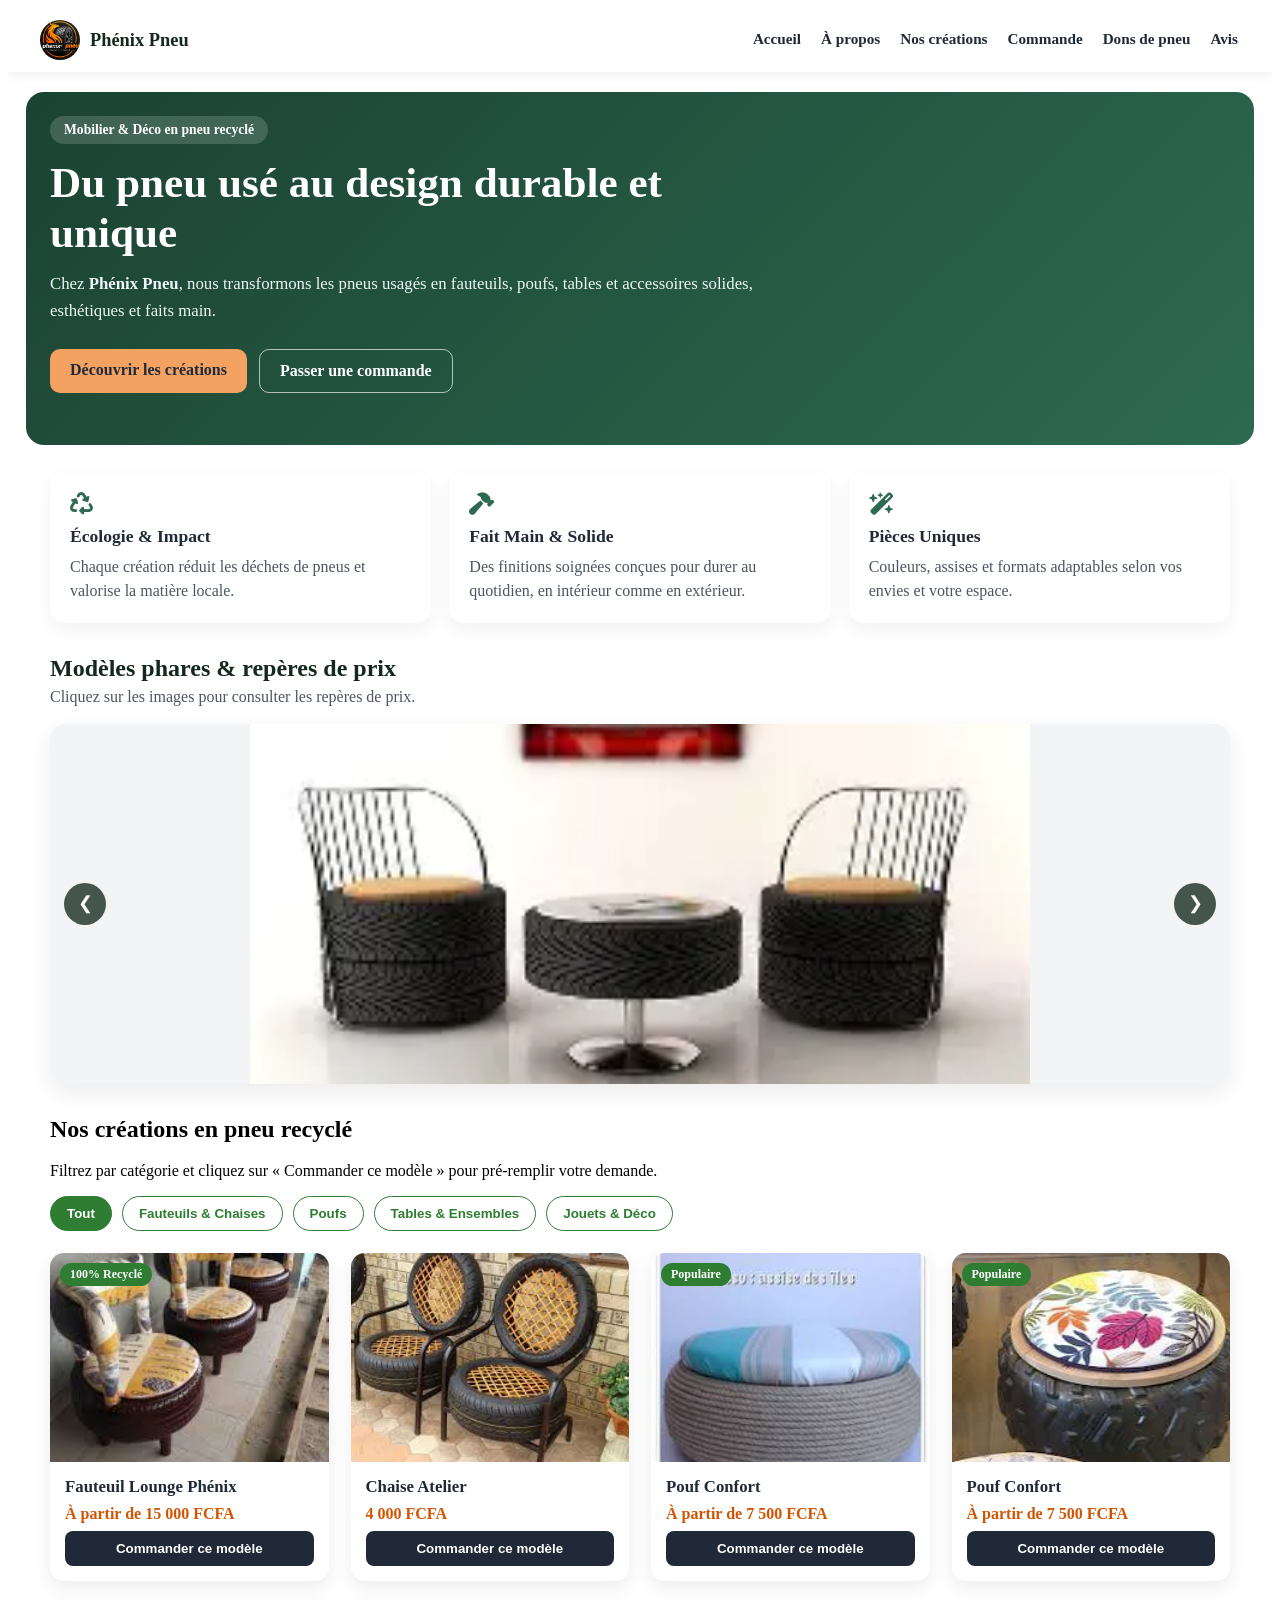
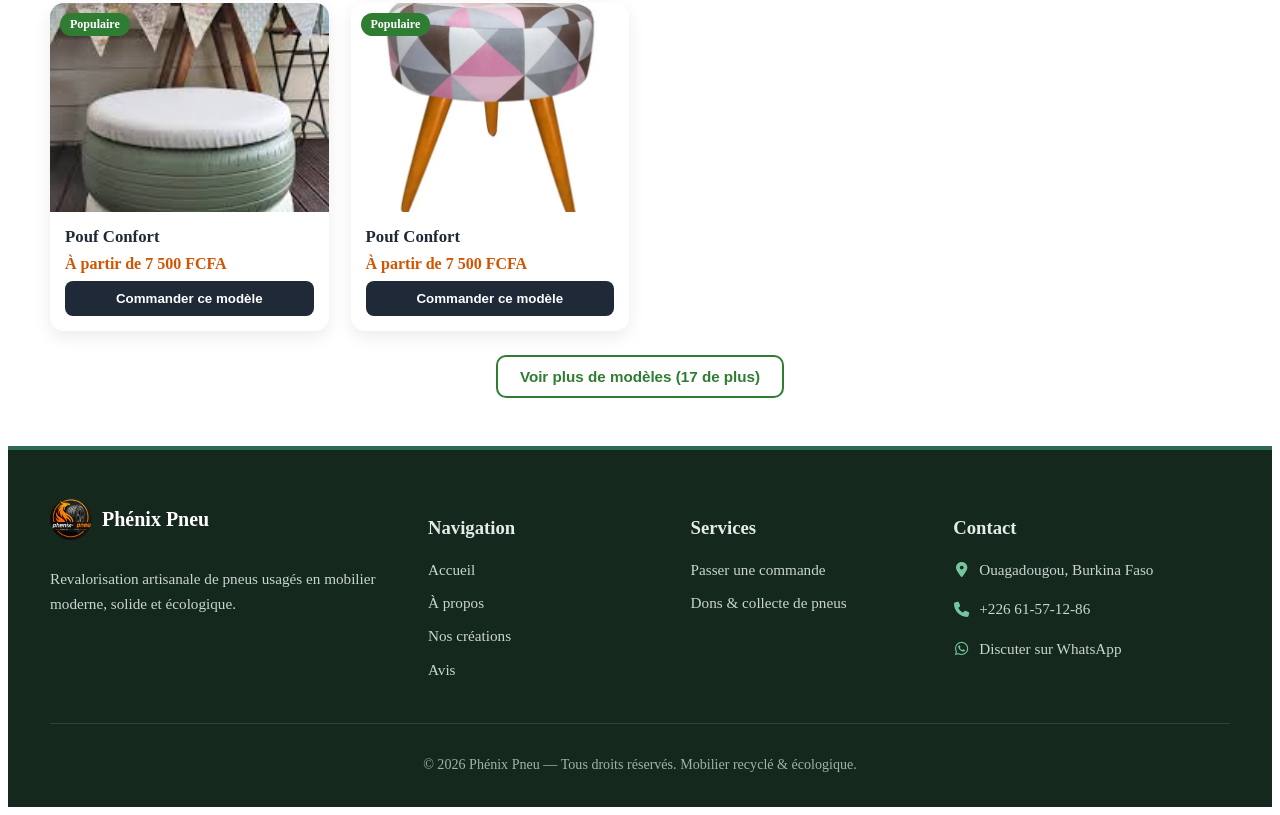
==== index.html @ dc00576f "Initial commit" ====
<!DOCTYPE html>
<html lang="fr">
<head>
  <meta charset="UTF-8">
  <meta name="viewport" content="width=device-width, initial-scale=1.0">
  <meta name="description" content="Phenix Pneu fabrique du mobilier et de la décoration artisanale en pneu recyclé à Ouagadougou: fauteuils, poufs, tables, ensembles de salon et jeux durables">
  <meta name="robots" content="index, follow">
  <link rel="canonical" href="https://phenix-pneu-3.onrender.com/">
  <!-- Aperçu réseaux sociaux & WhatsApp (Open Graph) -->
<meta property="og:type" content="website">
<meta property="og:locale" content="fr_FR">
<meta property="og:site_name" content="Phénix Pneu">
<meta property="og:title" content="Phénix Pneu – Mobilier recyclé & écologique">
<meta property="og:description" content="Fauteuils, chaises, poufs, tables et créations durables faits main à partir de pneus usagés à Ouagadougou.">
<meta property="og:url" content="https://phenix-pneu-3.onrender.com/">
<meta property="og:image" content="https://phenix-pneu-3.onrender.com/logos.webp">
  <title>Phénix Pneu – Mobilier recyclé &amp; écologique</title>
  <link rel="stylesheet" href="style.css">

  <!-- AOS (animations au scroll) -->
  <link rel="stylesheet" href="https://cdnjs.cloudflare.com/ajax/libs/aos/2.3.4/aos.css">
  <script src="https://cdnjs.cloudflare.com/ajax/libs/aos/2.3.4/aos.js"></script>
  <script>
    document.addEventListener("DOMContentLoaded", () => {
      if (typeof AOS !== "undefined") {
        AOS.init({ duration: 1000, once: true });
      }
    });
  </script>

  <!-- Font Awesome -->
  <link rel="stylesheet" href="https://cdnjs.cloudflare.com/ajax/libs/font-awesome/6.2.1/css/all.min.css">

<script type="application/ld+json">
{
  "@context": "https://schema.org",
  "@type": "LocalBusiness",
  "name": "Phénix Pneu",
  "description": "Fabrication artisanale de mobilier, poufs, fauteuils, tables et objets déco en pneus recyclés.",
  "telephone": "+22664682596",
  "address": {
    "@type": "PostalAddress",
    "addressLocality": "Ouagadougou",
    "addressCountry": "BF"
  },
  "areaServed": {
    "@type": "Country",
    "name": "Burkina Faso"
  }
}
</script>
</head>
<body>

<header class="site-header">
  <nav class="navbar" aria-label="Navigation principale">
    <a href="#home" class="nav-icon" data-section="home" aria-label="Accueil Phénix Pneu" aria-current="page">
      <img src="logos.webp" alt="Logo Phénix Pneu">
      <span>Phénix Pneu</span>
    </a>

    <div class="main-navlinks" id="mobile-nav">
      <div class="navlinks-container">
        <a href="#home" data-section="home">Accueil</a>
        <a href="#about" data-section="about">À propos</a>
        <a href="#catalogue" data-section="catalogue">Nos créations</a>
        <a href="#command" data-section="command">Commande</a>
        <a href="#collect" data-section="collect">Dons de pneu</a>
        <a href="#avis" data-section="avis">Avis</a>
      </div>
    </div>

    <button
      type="button"
      class="hamburger"
      aria-expanded="false"
      aria-controls="mobile-nav"
      aria-label="Ouvrir ou fermer le menu"
    >
      <span></span>
      <span></span>
      <span></span>
    </button>
  </nav>
</header>

<!-- SECTION ACCUEIL (HERO) -->
<section id="home" class="content-section active hero-section">
  <div class="hero-content">
    <span class="hero-tag">Mobilier &amp; Déco en pneu recyclé</span>
    <h1>Du pneu usé au design durable et unique</h1>
    <p class="hero-subtitle">
      Chez <strong>Phénix Pneu</strong>, nous transformons les pneus usagés en fauteuils,
      poufs, tables et accessoires solides, esthétiques et faits main.
    </p>
    <div class="hero-cta">
      <a href="#catalogue" class="btn-primary" data-section="catalogue">Découvrir les créations</a>
      <a href="#command"   class="btn-secondary" data-section="command">Passer une commande</a>
    </div>
  </div>
</section>

<!-- ARGUMENTS CLÉS -->
<section id="highlights" class="content-section active highlights-section">
  <div class="highlights-grid">
    <article class="highlight-card">
      <i class="fa-solid fa-recycle" aria-hidden="true"></i>
      <h2>Écologie &amp; Impact</h2>
      <p>Chaque création réduit les déchets de pneus et valorise la matière locale.</p>
    </article>

    <article class="highlight-card">
      <i class="fa-solid fa-hammer" aria-hidden="true"></i>
      <h2>Fait Main &amp; Solide</h2>
      <p>Des finitions soignées conçues pour durer au quotidien, en intérieur comme en extérieur.</p>
    </article>

    <article class="highlight-card">
      <i class="fa-solid fa-wand-magic-sparkles" aria-hidden="true"></i>
      <h2>Pièces Uniques</h2>
      <p>Couleurs, assises et formats adaptables selon vos envies et votre espace.</p>
    </article>
  </div>
</section>

<!-- APERÇU PRIX & MODÈLES VEDETTES -->
<section class="slidy content-section active">
  <h2>Modèles phares &amp; repères de prix</h2>
  <p>Cliquez sur les images pour consulter les repères de prix.</p>

  <div class="slider-container active">
    <div class="slider">
      <div class="slide"><img src="ensemble5.webp" alt="Création en pneu recyclé" data-price="2 500 FCFA"></div>
      <div class="slide"><img src="etagere2.jpg" alt="Chaise en pneu recyclé" data-price="4 000 FCFA"></div>
      <div class="slide"><img src="ensemble 1.jpg" alt="Chaise recyclée finition soignée" data-price="5 000 FCFA"></div>
      <div class="slide"><img src="fauteuil1.jpeg" alt="Fauteuil en pneu recyclé" data-price="À partir de 15 000 FCFA"></div>
      <div class="slide"><img src="fauteuil2.jpeg" alt="Fauteuil design en pneu recyclé" data-price="Sur devis"></div>
      <div class="slide"><img src="ensemble8.webp" alt="Ensemble salon en pneu recyclé" data-price="Sur devis"></div>
      <div class="slide"><img src="table2.webp" alt="Table basse en pneu recyclé" data-price="Sur devis"></div>
      <div class="slide"><img src="niches2.jpeg" alt="Niche en pneu recyclé" data-price="Sur devis"></div>
    </div>
    <button type="button" class="prev" aria-label="Image précédente">&#10094;</button>
    <button type="button" class="next" aria-label="Image suivante">&#10095;</button>
  </div>

  <div id="price-display" class="hidden">
    <span id="price-text"></span>
    <button type="button" id="close-price">Fermer</button>
  </div>
</section>

<!-- SECTION CATALOGUE FILTRABLE -->
<section id="catalogue" class="content-section">
  <h2>Nos créations en pneu recyclé</h2>
  <p>Filtrez par catégorie et cliquez sur « Commander ce modèle » pour pré-remplir votre demande.</p>

  <div class="filter-bar" role="group" aria-label="Filtrer les produits par catégorie">
    <button type="button" class="filter-btn active" data-filter="all">Tout</button>
    <button type="button" class="filter-btn" data-filter="fauteuil">Fauteuils &amp; Chaises</button>
    <button type="button" class="filter-btn" data-filter="pouf">Poufs</button>
    <button type="button" class="filter-btn" data-filter="table">Tables &amp; Ensembles</button>
    <button type="button" class="filter-btn" data-filter="jouet">Jouets &amp; Déco</button>
  </div>

  <div class="products-grid">
    <article class="product-card" data-category="fauteuil" data-product-value="fauteuil">
      <div class="product-img-wrapper">
        <span class="badge">100% Recyclé</span>
        <img src="fauteuil1.jpeg" alt="Fauteuil en pneu recyclé" loading="lazy">
      </div>
      <div class="product-info">
        <h3>Fauteuil Lounge Phénix</h3>
        <p class="price">À partir de 15 000 FCFA</p>
        <button type="button" class="order-quick-btn">Commander ce modèle</button>
      </div>
    </article>

    <article class="product-card" data-category="fauteuil" data-product-value="chaise">
      <div class="product-img-wrapper">
        <img src="chaise2.jpeg" alt="Chaise en pneu recyclé" loading="lazy">
      </div>
      <div class="product-info">
        <h3>Chaise Atelier</h3>
        <p class="price">4 000 FCFA</p>
        <button type="button" class="order-quick-btn">Commander ce modèle</button>
      </div>
    </article>

    <article class="product-card" data-category="pouf" data-product-value="pouf">
      <div class="product-img-wrapper">
        <span class="badge">Populaire</span>
        <img src="pouf1.jpeg" alt="Pouf en pneu recyclé" loading="lazy">
      </div>
      <div class="product-info">
        <h3>Pouf Confort</h3>
        <p class="price">À partir de 7 500 FCFA</p>
        <button type="button" class="order-quick-btn">Commander ce modèle</button>
      </div>
    </article>
        <article class="product-card" data-category="pouf" data-product-value="pouf">
      <div class="product-img-wrapper">
        <span class="badge">Populaire</span>
        <img src="pouf2.jpeg" alt="Pouf en pneu recyclé" loading="lazy">
      </div>
      <div class="product-info">
        <h3>Pouf Confort</h3>
        <p class="price">À partir de 7 500 FCFA</p>
        <button type="button" class="order-quick-btn">Commander ce modèle</button>
      </div>
    </article>
        <article class="product-card" data-category="pouf" data-product-value="pouf">
      <div class="product-img-wrapper">
        <span class="badge">Populaire</span>
        <img src="pouf3.jpeg" alt="Pouf en pneu recyclé" loading="lazy">
      </div>
      <div class="product-info">
        <h3>Pouf Confort</h3>
        <p class="price">À partir de 7 500 FCFA</p>
        <button type="button" class="order-quick-btn">Commander ce modèle</button>
      </div>
    </article>
        <article class="product-card" data-category="pouf" data-product-value="pouf">
      <div class="product-img-wrapper">
        <span class="badge">Populaire</span>
        <img src="pouf4.webp" alt="Pouf en pneu recyclé" loading="lazy">
      </div>
      <div class="product-info">
        <h3>Pouf Confort</h3>
        <p class="price">À partir de 7 500 FCFA</p>
        <button type="button" class="order-quick-btn">Commander ce modèle</button>
      </div>
    </article>


                                        <!--TABLES-->




    <article class="product-card" data-category="table" data-product-value="table">
      <div class="product-img-wrapper">
        <img src="table1.webp" alt="Table basse en pneu recyclé" loading="lazy">
      </div>
      <div class="product-info">
        <h3>Table Basse Design</h3>
        <p class="price">Sur devis</p>
        <button type="button" class="order-quick-btn">Commander ce modèle</button>
      </div>
    </article>
    <article class="product-card" data-category="table" data-product-value="table">
      <div class="product-img-wrapper">
        <img src="table2.webp" alt="Table basse en pneu recyclé" loading="lazy">
      </div>
      <div class="product-info">
        <h3>Table Basse Design</h3>
        <p class="price">Sur devis</p>
        <button type="button" class="order-quick-btn">Commander ce modèle</button>
      </div>
    </article>
    <article class="product-card" data-category="table" data-product-value="table">
      <div class="product-img-wrapper">
        <img src="table3.webp" alt="Table basse en pneu recyclé" loading="lazy">
      </div>
      <div class="product-info">
        <h3>Table Basse Design</h3>
        <p class="price">Sur devis</p>
        <button type="button" class="order-quick-btn">Commander ce modèle</button>
      </div>
    </article>
    <article class="product-card" data-category="table" data-product-value="table">
      <div class="product-img-wrapper">
        <img src="table4.webp" alt="Table basse en pneu recyclé" loading="lazy">
      </div>
      <div class="product-info">
        <h3>Table Basse Design</h3>
        <p class="price">Sur devis</p>
        <button type="button" class="order-quick-btn">Commander ce modèle</button>
      </div>
    </article>
    <article class="product-card" data-category="table" data-product-value="table">
      <div class="product-img-wrapper">
        <img src="table5.webp" alt="Table basse en pneu recyclé" loading="lazy">
      </div>
      <div class="product-info">
        <h3>Table Basse Design</h3>
        <p class="price">Sur devis</p>
        <button type="button" class="order-quick-btn">Commander ce modèle</button>
      </div>
    </article>
    <article class="product-card" data-category="table" data-product-value="table">
      <div class="product-img-wrapper">
        <img src="table6.webp" alt="Table basse en pneu recyclé" loading="lazy">
      </div>
      <div class="product-info">
        <h3>Table Basse Design</h3>
        <p class="price">Sur devis</p>
        <button type="button" class="order-quick-btn">Commander ce modèle</button>
      </div>
    </article>
    <article class="product-card" data-category="table" data-product-value="table">
      <div class="product-img-wrapper">
        <img src="table7.webp" alt="Table basse en pneu recyclé" loading="lazy">
      </div>
      <div class="product-info">
        <h3>Table Basse Design</h3>
        <p class="price">Sur devis</p>
        <button type="button" class="order-quick-btn">Commander ce modèle</button>
      </div>
    </article>




    <article class="product-card" data-category="table" data-product-value="ensemble">
      <div class="product-img-wrapper">
        <img src="ensemble1.jpg" alt="Ensemble salon en pneu recyclé" loading="lazy">
      </div>
      <div class="product-info">
        <h3>Ensemble Salon Complet</h3>
        <p class="price">Sur devis</p>
        <button type="button" class="order-quick-btn">Commander ce modèle</button>
      </div>
    </article>
     <article class="product-card" data-category="table" data-product-value="ensemble">
      <div class="product-img-wrapper">
        <img src="ensemble2.jpg" alt="Ensemble salon en pneu recyclé" loading="lazy">
      </div>
      <div class="product-info">
        <h3>Ensemble Salon Complet</h3>
        <p class="price">Sur devis</p>
        <button type="button" class="order-quick-btn">Commander ce modèle</button>
      </div>
    </article>
     <article class="product-card" data-category="table" data-product-value="ensemble">
      <div class="product-img-wrapper">
        <img src="ensemble3.webp" alt="Ensemble salon en pneu recyclé" loading="lazy">
      </div>
      <div class="product-info">
        <h3>Ensemble Salon Complet</h3>
        <p class="price">Sur devis</p>
        <button type="button" class="order-quick-btn">Commander ce modèle</button>
      </div>
    </article>
     <article class="product-card" data-category="table" data-product-value="ensemble">
      <div class="product-img-wrapper">
        <img src="ensemble4.webp" alt="Ensemble salon en pneu recyclé" loading="lazy">
      </div>
      <div class="product-info">
        <h3>Ensemble Salon Complet</h3>
        <p class="price">Sur devis</p>
        <button type="button" class="order-quick-btn">Commander ce modèle</button>
      </div>
    </article>
     <article class="product-card" data-category="table" data-product-value="ensemble">
      <div class="product-img-wrapper">
        <img src="ensemble5.webp" alt="Ensemble salon en pneu recyclé" loading="lazy">
      </div>
      <div class="product-info">
        <h3>Ensemble Salon Complet</h3>
        <p class="price">Sur devis</p>
        <button type="button" class="order-quick-btn">Commander ce modèle</button>
      </div>
    </article>
     <article class="product-card" data-category="table" data-product-value="ensemble">
      <div class="product-img-wrapper">
        <img src="ensemble6.jpg" alt="Ensemble salon en pneu recyclé" loading="lazy">
      </div>
      <div class="product-info">
        <h3>Ensemble Salon Complet</h3>
        <p class="price">Sur devis</p>
        <button type="button" class="order-quick-btn">Commander ce modèle</button>
      </div>
    </article>
     <article class="product-card" data-category="table" data-product-value="ensemble">
      <div class="product-img-wrapper">
        <img src="ensemble7.jpg" alt="Ensemble salon en pneu recyclé" loading="lazy">
      </div>
      <div class="product-info">
        <h3>Ensemble Salon Complet</h3>
        <p class="price">Sur devis</p>
        <button type="button" class="order-quick-btn">Commander ce modèle</button>
      </div>
    </article>
     <article class="product-card" data-category="table" data-product-value="ensemble">
      <div class="product-img-wrapper">
        <img src="ensemble8.webp" alt="Ensemble salon en pneu recyclé" loading="lazy">
      </div>
      <div class="product-info">
        <h3>Ensemble Salon Complet</h3>
        <p class="price">Sur devis</p>
        <button type="button" class="order-quick-btn">Commander ce modèle</button>
      </div>
    </article>







    <article class="product-card" data-category="jouet" data-product-value="jouet">
      <div class="product-img-wrapper">
        <span class="badge">Enfants</span>
        <img src="jouet1.webp" alt="Jouet en pneu recyclé" loading="lazy">
      </div>
      <div class="product-info">
        <h3>Jeu &amp; Balançoire Pneu</h3>
        <p class="price">À partir de 5 000 FCFA</p>
        <button type="button" class="order-quick-btn">Commander ce modèle</button>
      </div>
    </article>
    <article class="product-card" data-category="jouet" data-product-value="jouet">
      <div class="product-img-wrapper">
        <span class="badge">Enfants</span>
        <img src="jouets.jpeg" alt="Jouet en pneu recyclé" loading="lazy">
      </div>
      <div class="product-info">
        <h3>Jeu &amp; Balançoire Pneu</h3>
        <p class="price">À partir de 5 000 FCFA</p>
        <button type="button" class="order-quick-btn">Commander ce modèle</button>
      </div>
    </article>






  
 

  </div> <!-- fin de .products-grid -->

  <div class="catalogue-more-wrapper">
    <button type="button" id="load-more-btn" class="load-more-btn hidden">
      Voir plus de modèles
    </button>
  </div>
</section>
</section>

<!-- SECTION À PROPOS -->
<section id="about" class="content-section hidden">
  <div class="flash">
    <h2>À propos de nous</h2>
    <p><em>« Redonner vie aux pneus, c’est préserver l’avenir »</em></p>
    <p>Nous sommes passionnés par la <strong>revalorisation des pneus usagés</strong>. Notre mission : transformer ces déchets en meubles modernes, durables et esthétiques.</p>
    <p>Chaque création est unique et réalisée avec soin. Nous croyons qu’il est possible d’allier <strong>design, confort et écologie</strong>.</p>
    <p>Rejoignez-nous et découvrez comment un pneu peut renaître en chaise, table ou pouf qui embellira votre intérieur tout en protégeant la planète.</p>
    <p>📞 Contact : +226 61-57-12-86</p>
  </div>
</section>

<!-- SECTION COLLECTE & DONS DE PNEUS -->
<section id="collect" class="content-section hidden" data-aos="fade-up">
  <div class="collect-banner">
    <div class="collect-text">
      <span class="collect-badge">Économie circulaire &amp; Entraide</span>
      <h2>Donnez une seconde vie à vos pneus usés</h2>
      <p>
        Vous avez des pneus hors d'usage (voiture, moto, engin) ? Confiez-les à <strong>Phénix Pneu</strong>
        pour les transformer en mobilier durable et utile.
      </p>

      <ul class="collect-points">
        <li><strong>Pneus acceptés :</strong> pneus de tourisme, utilitaires et motos usagés.</li>
        <li><strong>Collecte &amp; dépôt :</strong> coordination rapide par appel ou WhatsApp.</li>
        <li><strong>Impact local :</strong> chaque pneu récupéré alimente nos créations artisanales.</li>
      </ul>

      <div class="collect-actions">
        <a
          href="https://wa.me/22661571286?text=Bonjour%20Ph%C3%A9nix%20Pneu%2C%20je%20souhaite%20faire%20un%20don%20ou%20organiser%20une%20collecte%20de%20pneus%20us%C3%A9s."
          target="_blank"
          rel="noopener noreferrer"
          class="btn-whatsapp-collect"
        >
          <i class="fa-brands fa-whatsapp" aria-hidden="true"></i>
          Proposer des pneus sur WhatsApp
        </a>

        <a href="tel:+22664682596" class="btn-call-collect">
          <i class="fa-solid fa-phone" aria-hidden="true"></i>
          Appeler le +226 61-57-12-86
        </a>
      </div>
    </div>

    <div class="collect-stats-card" data-aos="zoom-in">
      <p class="collect-stat-label">Pneus collectés et valorisés</p>
      <p class="collect-stat-number"><span id="counter">0</span>+</p>
      <p class="collect-stat-sub">pneus transformés en meubles et accessoires</p>
    </div>
  </div>
</section>

<!-- SECTION COMMANDE -->
<section id="command" class="content-section hidden">
  <div class="commande-container">
    <h2>Passer une commande</h2>
    <p>Remplissez le formulaire ci-dessous :</p>

    <form class="order-form" action="https://formspree.io/f/mrbaokde" method="POST">
      <label for="name">Nom :</label>
      <input type="text" id="name" name="name" autocomplete="family-name" required>

      <label for="nickname">Prénom(s) :</label>
      <input type="text" id="nickname" name="nickname" autocomplete="given-name" required>

      <label for="email">Email :</label>
      <input type="email" id="email" name="email" autocomplete="email" required>

      <label for="phone">Téléphone :</label>
      <input type="tel" id="phone" name="phone" pattern="[0-9+\s-]{8,15}" placeholder="Ex: +226 61 57 12 86" autocomplete="tel" required>

      <label for="product">Produit :</label>
      <select id="product" name="product">
        <option value="chaise">Chaise</option>
        <option value="ensemble">Les Ensembles</option>
        <option value="etageres">Étagère</option>
        <option value="fauteuil">Fauteuil</option>
        <option value="jouet">Jouet</option>
        <option value="miroir">Miroir</option>
        <option value="niche">Niche</option>
        <option value="pouf">Pouf</option>
        <option value="table">Table</option>
      </select>

      <label for="quantity">Quantité :</label>
      <input type="number" id="quantity" name="quantity" min="1" value="1">

      <label for="details">Détails :</label>
      <textarea id="details" name="details" rows="4" placeholder="Couleur, taille, personnalisation..."></textarea>

      <label>
        <input type="checkbox" name="consent" required>
        J'accepte que mes données soient utilisées pour traiter la commande.
      </label>

      <!-- Champ piège anti-spam (honeypot) pour Formspree -->
      <div style="position: absolute; left: -9999px; width: 1px; height: 1px; overflow: hidden;" aria-hidden="true">
        <label for="website">Ne pas remplir ce champ</label>
        <input type="text" id="website" name="_gotcha" tabindex="-1" autocomplete="off">
      </div>
      <div class="actions">
        <button type="submit">Envoyer par Email</button>
        <button type="button" class="whatsapp-btn">
          <i class="fa-brands fa-whatsapp"></i> Envoyer sur WhatsApp
        </button>
      </div>
    </form>

    <p id="confirmation-message" class="hidden">✅ Votre commande a été envoyée avec succès !</p>
  </div>
</section>

<!-- SECTION TÉMOIGNAGES -->
<section id="avis" class="content-section hidden" data-aos="fade-up">
  <h2>Ils nous font confiance</h2>
  <div class="testimonials-container">
    <div class="testimonial">
      <img src="client1.jpg" alt="Client satisfait à Ouagadougou" class="client-photo" loading="lazy">
      <figure>
        <blockquote>J'ai commandé un fauteuil en pneu recyclé, et le résultat est incroyable ! C’est beau et solide.</blockquote>
        <figcaption>— Aïcha, Ouagadougou</figcaption>
      </figure>
    </div>

    <div class="testimonial">
      <img src="client2.jpg" alt="Client satisfait à Bobo-Dioulasso" class="client-photo" loading="lazy">
      <figure>
        <blockquote>Une initiative écologique que j’admire. Mes enfants adorent leur pouf fait en pneu.</blockquote>
        <figcaption>— Mamadou, Bobo-Dioulasso</figcaption>
      </figure>
    </div>

    <div class="testimonial">
      <img src="jouets.jpeg" alt="Jouet en pneu recyclé" class="client-photo" loading="lazy">
      <figure>
        <blockquote>Service rapide et produit unique. Je recommande à 100%.</blockquote>
        <figcaption>— Fatou, Koudougou</figcaption>
      </figure>
    </div>
  </div>

<!-- Formulaire pour laisser un avis -->
  <div class="avis-form-box">
    <h3>Laisser un avis</h3>
    <p>Vous avez acheté ou testé une création Phénix Pneu ? Partagez votre retour.</p>

    <form id="avis-form" class="avis-form">
      <div class="avis-form-row">
        <div class="avis-field">
          <label for="avis-nom">Votre nom / prénom :</label>
          <input type="text" id="avis-nom" name="nom" placeholder="Ex : Karim" required>
        </div>

        <div class="avis-field">
          <label for="avis-ville">Ville ou quartier :</label>
          <input type="text" id="avis-ville" name="ville" placeholder="Ex : Ouagadougou" required>
        </div>

        <div class="avis-field">
          <label for="avis-note">Note :</label>
          <select id="avis-note" name="note">
            <option value="5">★★★★★ (5/5)</option>
            <option value="4">★★★★☆ (4/5)</option>
            <option value="3">★★★☆☆ (3/5)</option>
          </select>
        </div>
      </div>

      <div class="avis-field">
        <label for="avis-message">Votre témoignage :</label>
        <textarea
          id="avis-message"
          name="message"
          rows="3"
          placeholder="Décrivez la solidité, le confort ou le design de votre meuble..."
          required
        ></textarea>
      </div>

      <button type="submit" class="avis-submit-btn">Publier mon avis</button>
      <p id="avis-feedback" class="avis-feedback hidden">Merci ! Votre avis a bien été ajouté.</p>
    </form>
  </div>
  
</section>

<!-- PIED DE PAGE (FOOTER) -->
<footer class="site-footer">
  <div class="footer-container">
    <div class="footer-col footer-brand">
      <a href="#home" class="footer-logo" data-section="home">
        <img src="logos.webp" alt="Logo Phénix Pneu" loading="lazy">
        <span>Phénix Pneu</span>
      </a>
      <p>
        Revalorisation artisanale de pneus usagés en mobilier moderne,
        solide et écologique.
      </p>
    </div>

    <div class="footer-col">
      <h3>Navigation</h3>
      <ul class="footer-links">
        <li><a href="#home" data-section="home">Accueil</a></li>
        <li><a href="#about" data-section="about">À propos</a></li>
        <li><a href="#catalogue" data-section="catalogue">Nos créations</a></li>
        <li><a href="#avis" data-section="avis">Avis</a></li>
      </ul>
    </div>

    <div class="footer-col">
      <h3>Services</h3>
      <ul class="footer-links">
        <li><a href="#command" data-section="command">Passer une commande</a></li>
        <li><a href="#collect" data-section="collect">Dons &amp; collecte de pneus</a></li>
      </ul>
    </div>

    <div class="footer-col footer-contact">
      <h3>Contact</h3>
      <p><i class="fa-solid fa-location-dot" aria-hidden="true"></i> Ouagadougou, Burkina Faso</p>
      <p><i class="fa-solid fa-phone" aria-hidden="true"></i> <a href="tel:+22661571286">+226 61-57-12-86</a></p>
      <p>
        <i class="fa-brands fa-whatsapp" aria-hidden="true"></i>
        <a href="https://wa.me/22661571286" target="_blank" rel="noopener noreferrer">Discuter sur WhatsApp</a>
      </p>
    </div>
  </div>

  <div class="footer-bottom">
    <p>&copy; 2026 Phénix Pneu — Tous droits réservés. Mobilier recyclé &amp; écologique.</p>
  </div>
</footer>

<!-- SCRIPTS -->

<script src="wat.js"></script>

<script src="imagemove.js"></script>
<script src="faufilement.js"></script>

<script src="cache.js"></script>
<script src="catfil.js"></script>
<script src="menu_mobbile.js"></script>
<script src="commande_fetch.js"></script>
<script src="slidy.js"></script>
</body>
</html>
---- style.css ----
/* Décalage propre sous l'en-tête et lors du clic sur les liens */
html {
  scroll-behavior: smooth;
}

.site-header {
  position: sticky;
  top: 0;
  left: 0;
  width: 100%;
  z-index: 1000;
  background: #ffffff;
}

.site-header .navbar {
  position: static;
  padding: 12px 20px;
}

/* Marge d'air entre le header et le premier bloc de contenu */
.site-header + .content-section,
.site-header + section {
  padding-top: 24px;
}

/* Espace laissé sous le header collant quand on navigue vers une ancre (#about, #catalogue, etc.) */
section[id],
.content-section {
  scroll-margin-top: 95px;
}

@media (max-width: 900px) {
  section[id],
  .content-section {
    scroll-margin-top: 82px;
  }
}

 html,
    body {
      max-width: 100%;
      overflow-x: hidden;
      scroll-behavior: smooth;
    }
    .content-section {
      scroll-margin-top: 88px;
    }

    .hidden {
      display: none;
    }

    .catalogue-more-wrapper {
  display: flex;
  justify-content: center;
  margin-top: 24px;
}

.load-more-btn {
  padding: 11px 22px;
  border: 2px solid #2e7d32;
  background: transparent;
  color: #2e7d32;
  border-radius: 10px;
  font-weight: 700;
  font-size: 0.95rem;
  transition: all 0.2s ease;
}

.load-more-btn:hover {
  background: #2e7d32;
  color: #ffffff;
}
    .actions {
      margin-top: 15px;
      display: flex;
      flex-wrap: wrap;
      gap: 10px;
    }

    button {
      cursor: pointer;
    }

    #confirmation-message {
      margin-top: 15px;
      color: #1e6b38;
      font-weight: bold;
    }

    /* En-tête et navigation */
    .site-header {
      position: sticky;
      top: 0;
      z-index: 1000;
      background: #ffffff;
      box-shadow: 0 2px 12px rgba(0, 0, 0, 0.08);
    }

    .navbar {
      max-width: 1200px;
      margin: 0 auto;
      padding: 12px 20px;
      display: flex;
      align-items: center;
      justify-content: space-between;
      gap: 16px;
    }

    .nav-icon {
      display: inline-flex;
      align-items: center;
      gap: 10px;
      text-decoration: none;
      color: #14281d;
      font-weight: 800;
      font-size: 1.15rem;
      flex-shrink: 0;
    }

    .nav-icon img {
      width: 40px;
      height: 40px;
      border-radius: 50%;
      object-fit: cover;
    }

    .navlinks-container {
      display: flex;
      align-items: center;
      gap: 16px;
    }

    .navlinks-container a {
      text-decoration: none;
      color: #1f2937;
      font-weight: 600;
      font-size: 0.95rem;
      white-space: nowrap;
      padding: 6px 2px;
      border-bottom: 2px solid transparent;
      transition: color 0.2s ease, border-color 0.2s ease;
    }

    .navlinks-container a:hover {
      color: #2d6a4f;
      border-bottom-color: #2d6a4f;
    }

    .hamburger {
      display: none;
      flex-direction: column;
      justify-content: center;
      gap: 5px;
      width: 42px;
      height: 42px;
      padding: 8px;
      background: transparent;
      border: 1px solid #e5e7eb;
      border-radius: 8px;
      z-index: 1100;
    }

    .hamburger span {
      display: block;
      width: 100%;
      height: 2.5px;
      background: #14281d;
      border-radius: 2px;
      transition: transform 0.3s ease, opacity 0.25s ease;
    }

    .hamburger.is-open span:nth-child(1) {
      transform: translateY(7.5px) rotate(45deg);
    }

    .hamburger.is-open span:nth-child(2) {
      opacity: 0;
    }

    .hamburger.is-open span:nth-child(3) {
      transform: translateY(-7.5px) rotate(-45deg);
    }

    @media (max-width: 900px) {
      .hamburger {
        display: flex;
      }

      .main-navlinks {
        position: fixed;
        top: 64px;
        left: 0;
        right: 0;
        background: #ffffff;
        border-bottom: 1px solid #e5e7eb;
        box-shadow: 0 12px 24px rgba(0, 0, 0, 0.12);
        max-height: 0;
        opacity: 0;
        overflow: hidden;
        visibility: hidden;
        transition: max-height 0.35s ease, opacity 0.25s ease, visibility 0.35s ease;
      }

      .main-navlinks.is-open {
        max-height: 80vh;
        overflow-y: auto;
        opacity: 1;
        visibility: visible;
      }

      .navlinks-container {
        flex-direction: column;
        align-items: stretch;
        gap: 4px;
        padding: 14px 20px 22px;
      }

      .navlinks-container a {
        white-space: normal;
        padding: 12px 10px;
        border-bottom: 1px solid #f3f4f6;
      }
    }

    /* Accueil (Hero & Arguments) */
    .hero-section {
      padding: 52px 24px;
      border-radius: 18px;
      background: linear-gradient(135deg, #1b4332 0%, #2d6a4f 100%);
      color: #ffffff;
      margin: 20px auto 28px;
      max-width: 1180px;
    }

    .hero-content {
      max-width: 720px;
    }

    .hero-tag {
      display: inline-block;
      background: rgba(255, 255, 255, 0.16);
      padding: 6px 14px;
      border-radius: 999px;
      font-size: 0.85rem;
      font-weight: 600;
      margin-bottom: 14px;
    }

    .hero-section h1 {
      margin: 0 0 14px;
      font-size: clamp(1.8rem, 4vw, 2.7rem);
      line-height: 1.15;
    }

    .hero-subtitle {
      margin: 0 0 24px;
      font-size: 1.05rem;
      line-height: 1.6;
      color: #edf6f9;
    }

    .hero-cta {
      display: flex;
      flex-wrap: wrap;
      gap: 12px;
    }

    .btn-primary,
    .btn-secondary {
      display: inline-block;
      padding: 12px 20px;
      border-radius: 10px;
      text-decoration: none;
      font-weight: 700;
      transition: transform 0.2s ease;
    }

    .btn-primary {
      background: #f4a261;
      color: #1f2937;
    }

    .btn-secondary {
      background: transparent;
      color: #ffffff;
      border: 1.5px solid rgba(255, 255, 255, 0.65);
    }

    .btn-primary:hover,
    .btn-secondary:hover {
      transform: translateY(-2px);
    }

    .highlights-section,
    .slidy,
    #catalogue,
    #about,
    #command,
    #collect,
    #avis {
      max-width: 1180px;
      margin: 0 auto 32px;
      padding: 0 20px;
    }

    .highlights-grid {
      display: grid;
      grid-template-columns: repeat(auto-fit, minmax(220px, 1fr));
      gap: 18px;
    }

    .highlight-card {
      background: #ffffff;
      padding: 20px;
      border-radius: 14px;
      box-shadow: 0 6px 18px rgba(0, 0, 0, 0.06);
    }

    .highlight-card i {
      font-size: 1.4rem;
      color: #2d6a4f;
      margin-bottom: 10px;
      display: inline-block;
    }

    .highlight-card h2 {
      margin: 0 0 8px;
      font-size: 1.1rem;
      color: #1f2937;
    }

    .highlight-card p {
      margin: 0;
      color: #4b5563;
      line-height: 1.5;
    }

    /* Catalogue filtrable */
    .filter-bar {
      display: flex;
      flex-wrap: wrap;
      gap: 10px;
      margin: 16px 0 22px;
    }

    .filter-btn {
      padding: 9px 16px;
      border: 1.5px solid #2e7d32;
      background: #ffffff;
      color: #2e7d32;
      border-radius: 999px;
      font-weight: 600;
      transition: all 0.2s ease;
    }

    .filter-btn:hover {
      background: #e8f5e9;
    }

    .filter-btn.active {
      background: #2e7d32;
      color: #ffffff;
    }

    .products-grid {
      display: grid;
      grid-template-columns: repeat(auto-fit, minmax(250px, 1fr));
      gap: 22px;
    }

    .product-card {
      background: #ffffff;
      border-radius: 14px;
      overflow: hidden;
      box-shadow: 0 6px 18px rgba(0, 0, 0, 0.08);
      display: flex;
      flex-direction: column;
      transition: transform 0.25s ease, box-shadow 0.25s ease;
    }

    .product-card.is-filtered-out {
      display: none;
    }

    .product-card:hover {
      transform: translateY(-4px);
      box-shadow: 0 12px 24px rgba(0, 0, 0, 0.14);
    }

    .product-img-wrapper {
      position: relative;
      aspect-ratio: 4 / 3;
      overflow: hidden;
    }

    .product-img-wrapper img {
      width: 100%;
      height: 100%;
      object-fit: cover;
      display: block;
    }

    .badge {
      position: absolute;
      top: 10px;
      left: 10px;
      background: #2e7d32;
      color: #ffffff;
      font-size: 0.75rem;
      font-weight: 600;
      padding: 4px 10px;
      border-radius: 20px;
    }

    .product-info {
      padding: 15px;
      display: flex;
      flex-direction: column;
      gap: 8px;
      flex: 1;
    }

    .product-info h3 {
      margin: 0;
      font-size: 1.05rem;
      color: #1f2937;
    }

    .product-info .price {
      margin: 0;
      font-weight: 700;
      color: #d35400;
    }

    .order-quick-btn {
      margin-top: auto;
      padding: 10px 14px;
      border: none;
      border-radius: 8px;
      background: #1f2937;
      color: #ffffff;
      font-weight: 600;
      transition: background 0.2s ease;
    }

    .order-quick-btn:hover {
      background: #2e7d32;
    }


    /* Section À propos centrée et mise en valeur */
#about .flash {
  max-width: 820px;
  margin: 16px auto;
  padding: 36px 32px;
  text-align: center;
  background: linear-gradient(180deg, #f7fbf8 0%, #eef6f0 100%);
  border: 1px solid #d4e6da;
  border-left: 5px solid #2d6a4f;
  border-radius: 18px;
  box-shadow: 0 10px 26px rgba(20, 40, 29, 0.06);
}

#about .flash h2 {
  margin: 0 0 12px;
  font-size: clamp(1.5rem, 3vw, 2rem);
  color: #14281d;
}

#about .flash p {
  max-width: 660px;
  margin: 0 auto 14px;
  font-size: 1.02rem;
  line-height: 1.7;
  color: #2b3a32;
}

#about .flash p:first-of-type {
  font-size: 1.08rem;
  color: #1b4332;
  margin-bottom: 18px;
}

#about .flash p:last-child {
  margin: 20px auto;
  margin-bottom: 0;
  display: inline-block;
  padding: 10px 18px;
  border-radius: 999px;
  background: #1b4332;
  color: #ffffff;
  font-weight: 700;
  font-size: 0.96rem;
  text-align: center;
}
/* Paragraphes de présentation : alignés à gauche dans un bloc centré pour une lecture fluide */
#about .flash p:not(:first-of-type):not(:last-child) {
  max-width: 660px;
  margin: 0 auto 14px;
  text-align: left;
  font-size: 1.02rem;
  line-height: 1.7;
  color: #2b3a32;
}

@media (max-width: 600px) {
  #about .flash {
    padding: 26px 18px;
    border-radius: 14px;
  }

  #about .flash p {
    font-size: 0.96rem;
    line-height: 1.6;
  }

  #about .flash p:not(:first-of-type):not(:last-child) {
    font-size: 0.96rem;
    line-height: 1.65;
  }
}
    /* Section Collecte & Dons */
    .collect-banner {
      display: grid;
      grid-template-columns: 1.6fr 1fr;
      gap: 24px;
      align-items: center;
      background: #f4f9f6;
      border: 1px solid #d8e8de;
      border-radius: 18px;
      padding: 28px;
    }

    .collect-badge {
      display: inline-block;
      background: #e6f4ea;
      color: #1e6b38;
      font-weight: 700;
      font-size: 0.82rem;
      padding: 5px 12px;
      border-radius: 999px;
      margin-bottom: 10px;
    }

    .collect-points {
      margin: 12px 0 22px;
      padding-left: 18px;
      color: #1f2937;
      line-height: 1.6;
    }

    .collect-actions {
      display: flex;
      flex-wrap: wrap;
      gap: 12px;
    }

    .btn-whatsapp-collect,
    .btn-call-collect {
      display: inline-flex;
      align-items: center;
      gap: 8px;
      padding: 12px 18px;
      border-radius: 10px;
      font-weight: 700;
      text-decoration: none;
      transition: transform 0.2s ease;
    }

    .btn-whatsapp-collect {
      background: #25d366;
      color: #0b2e13;
    }
.avis-card-actions,
.avis-edit-actions {
  display: flex;
  flex-wrap: wrap;
  gap: 8px;
  margin-top: 10px;
}

.avis-edit-btn,
.avis-save-btn {
  padding: 6px 12px;
  border: 1px solid #2d6a4f;
  background: transparent;
  color: #2d6a4f;
  border-radius: 6px;
  font-size: 0.82rem;
  font-weight: 600;
  cursor: pointer;
  transition: all 0.2s ease;
}

.avis-edit-btn:hover,
.avis-save-btn:hover {
  background: #2d6a4f;
  color: #ffffff;
}

.avis-cancel-btn {
  padding: 6px 12px;
  border: 1px solid #9ca3af;
  background: transparent;
  color: #374151;
  border-radius: 6px;
  font-size: 0.82rem;
  font-weight: 600;
  cursor: pointer;
}

.avis-cancel-btn:hover {
  background: #f3f4f6;
}

.avis-edit-form {
  display: flex;
  flex-direction: column;
  gap: 8px;
  width: 100%;
}

.avis-edit-form input,
.avis-edit-form select,
.avis-edit-form textarea {
  padding: 8px 10px;
  border: 1px solid #cbd5e1;
  border-radius: 6px;
  font-family: inherit;
  font-size: 0.9rem;
  background: #ffffff;
}
    .btn-call-collect {
      background: #1b4332;
      color: #ffffff;
    }

    .btn-whatsapp-collect:hover,
    .btn-call-collect:hover {
      transform: translateY(-2px);
    }

    .collect-stats-card {
      background: #1b4332;
      color: #ffffff;
      border-radius: 16px;
      padding: 26px 20px;
      text-align: center;
    }

    .collect-stat-label {
      margin: 0 0 8px;
      font-size: 0.9rem;
      text-transform: uppercase;
      color: #b7e4c7;
    }

    .collect-stat-number {
      margin: 0 0 8px;
      font-size: 2.5rem;
      font-weight: 800;
      line-height: 1.1;
    }

    .collect-stat-sub {
      margin: 0;
      font-size: 0.95rem;
      color: #d8f3dc;
    }

    @media (max-width: 820px) {
      .collect-banner {
        grid-template-columns: 1fr;
        padding: 20px;
      }
    }

    .avis-form-box {
  margin-top: 32px;
  background: #f9fbf9;
  border: 1px solid #dce8e0;
  border-radius: 16px;
  padding: 24px;
}

.avis-form-box h3 {
  margin: 0 0 6px;
  color: #14281d;
}

.avis-form-box p {
  margin: 0 0 18px;
  color: #4b5563;
}

.avis-form {
  display: flex;
  flex-direction: column;
  gap: 14px;
}

.avis-form-row {
  display: grid;
  grid-template-columns: repeat(auto-fit, minmax(180px, 1fr));
  gap: 14px;
}

.avis-field {
  display: flex;
  flex-direction: column;
  gap: 6px;
}

.avis-field label {
  font-weight: 600;
  font-size: 0.92rem;
  color: #1f2937;
}

.avis-field input,
.avis-field select,
.avis-field textarea {
  padding: 10px 12px;
  border: 1px solid #cbd5e1;
  border-radius: 8px;
  font-family: inherit;
  font-size: 0.95rem;
  background: #ffffff;
}

.avis-submit-btn {
  align-self: flex-start;
  padding: 11px 20px;
  border: none;
  border-radius: 8px;
  background: #2d6a4f;
  color: #ffffff;
  font-weight: 700;
  cursor: pointer;
  transition: background 0.2s ease;
}

.avis-submit-btn:hover {
  background: #1b4332;
}

.avis-feedback {
  margin: 4px 0 0;
  color: #1e6b38;
  font-weight: 700;
}

.products-grid {
  display: grid;
  grid-template-columns: repeat(auto-fill, minmax(250px, 1fr));
  gap: 22px;
  align-items: stretch;
}

.product-card {
  width: 100%;
  max-width: 100%;
  min-width: 0;
  height: 100%;
  background: #ffffff;
  border-radius: 14px;
  overflow: hidden;
  box-shadow: 0 6px 18px rgba(0, 0, 0, 0.08);
  display: flex;
  flex-direction: column;
}

.product-img-wrapper {
  position: relative;
  width: 100%;
  aspect-ratio: 4 / 3;
  height: auto;
  overflow: hidden;
  background-color: #f3f4f6;
}

.product-img-wrapper img {
  width: 100%;
  height: 100%;
  max-width: none;
  object-fit: cover;
  object-position: center;
  display: block;
}

/* Si un pouf est photographié de très près et que le cadrage serre trop,
   vous pouvez appliquer la classe .img-contain sur son <img> */
.product-img-wrapper img.img-contain {
  object-fit: contain;
  padding: 6px;
  background-color: #f9fafb;
}

@media (max-width: 560px) {
  .products-grid {
    grid-template-columns: repeat(2, minmax(0, 1fr));
    gap: 12px;
  }

  .product-info {
    padding: 11px;
    gap: 6px;
  }

  .product-info h3 {
    font-size: 0.92rem;
    line-height: 1.25;
  }

  .product-info .price {
    font-size: 0.85rem;
  }

  .order-quick-btn {
    padding: 8px 10px;
    font-size: 0.8rem;
  }
}
.avis-stars {
  color: #e67e22;
  font-size: 0.95rem;
  margin-bottom: 6px;
}
    /* Footer */
    .site-footer {
      background: #14281d;
      color: #e5ece8;
      margin-top: 48px;
      padding: 48px 24px 20px;
      border-top: 4px solid #2d6a4f;
    }

    .footer-container {
      max-width: 1180px;
      margin: 0 auto;
      display: grid;
      grid-template-columns: 1.5fr 1fr 1fr 1.2fr;
      gap: 32px;
    }

    .footer-logo {
      display: inline-flex;
      align-items: center;
      gap: 10px;
      text-decoration: none;
      color: #ffffff;
      font-size: 1.25rem;
      font-weight: 800;
      margin-bottom: 12px;
    }

    .footer-logo img {
      width: 42px;
      height: 42px;
      border-radius: 50%;
      object-fit: cover;
    }

    .footer-brand p,
    .footer-links a,
    .footer-contact p,
    .footer-contact a {
      color: #cbd5cf;
      font-size: 0.95rem;
      text-decoration: none;
      line-height: 1.6;
    }

    .footer-links {
      list-style: none;
      margin: 0;
      padding: 0;
    }

    .footer-links li,
    .footer-contact p {
      margin-bottom: 9px;
    }

    .footer-contact p {
      display: flex;
      align-items: center;
      gap: 10px;
    }

    .footer-contact i {
      color: #74c69d;
      width: 16px;
      text-align: center;
    }

    .footer-links a:hover,
    .footer-contact a:hover {
      color: #f4a261;
    }

    .footer-bottom {
      max-width: 1180px;
      margin: 32px auto 0;
      padding-top: 18px;
      border-top: 1px solid rgba(255, 255, 255, 0.12);
      text-align: center;
      font-size: 0.88rem;
      color: #9fb3a8;
    }

    @media (max-width: 900px) {
      .footer-container {
        grid-template-columns: repeat(2, 1fr);
      }
    }

    @media (max-width: 560px) {
      .footer-container {
        grid-template-columns: 1fr;
        gap: 24px;
      }
    }
    .slidy {
  max-width: 1180px;
  margin: 0 auto 32px;
  padding: 0 20px;
  scroll-margin-top: 90px;
}

.slidy h2 {
  margin: 0 0 6px;
  color: #14281d;
}

.slidy > p {
  margin: 0 0 18px;
  color: #4b5563;
}

.slider-container {
  position: relative;
  overflow: hidden;
  border-radius: 16px;
  background: #ffffff;
  box-shadow: 0 8px 22px rgba(0, 0, 0, 0.08);
}

.slider {
  display: flex;
  width: 100%;
  transition: transform 0.45s ease;
  will-change: transform;
}

.slide {
  flex: 0 0 100%;
  min-width: 100%;
  display: flex;
  justify-content: center;
  align-items: center;
  background: #f3f4f6;
}

.slide img {
  width: 100%;
  max-width: 780px;
  aspect-ratio: 16 / 9;
  max-height: 360px;
  object-fit: cover;
  display: block;
  cursor: pointer;
}

.slider-container .prev,
.slider-container .next {
  position: absolute;
  top: 50%;
  transform: translateY(-50%);
  width: 42px;
  height: 42px;
  border: none;
  border-radius: 50%;
  background: rgba(20, 40, 29, 0.78);
  color: #ffffff;
  font-size: 1.1rem;
  display: flex;
  align-items: center;
  justify-content: center;
  cursor: pointer;
  z-index: 2;
  transition: background 0.2s ease, transform 0.2s ease;
}

.slider-container .prev {
  left: 14px;
}

.slider-container .next {
  right: 14px;
}

.slider-container .prev:hover,
.slider-container .next:hover {
  background: #2d6a4f;
  transform: translateY(-50%) scale(1.06);
}

#price-display {
  margin-top: 14px;
  padding: 12px 18px;
  border-radius: 12px;
  background: #eef6f0;
  border: 1px solid #c8e0d0;
  color: #14281d;
  display: flex;
  align-items: center;
  justify-content: space-between;
  gap: 12px;
  font-weight: 700;
}

#price-display.hidden {
  display: none;
}

#close-price {
  padding: 6px 12px;
  border: 1px solid #2d6a4f;
  border-radius: 8px;
  background: #ffffff;
  color: #2d6a4f;
  font-weight: 600;
  cursor: pointer;
}

#close-price:hover {
  background: #2d6a4f;
  color: #ffffff;
}

@media (max-width: 600px) {
  .slide img {
    aspect-ratio: 4 / 3;
    max-height: 260px;
  }

  .slider-container .prev,
  .slider-container .next {
    width: 36px;
    height: 36px;
    font-size: 0.95rem;
  }
}
/* ---------- FORMULAIRE DE COMMANDE ---------- */
.commande-container {
  max-width: 680px;
  margin: 24px auto;
  padding: 32px 28px;
  background: #ffffff;
  border: 1px solid #dce8e0;
  border-top: 5px solid #2d6a4f;
  border-radius: 18px;
  box-shadow: 0 10px 28px rgba(20, 40, 29, 0.08);
}

.commande-container h2 {
  margin: 0 0 8px;
  font-size: clamp(1.45rem, 3vw, 1.9rem);
  color: #14281d;
  text-align: center;
}

.commande-container > p {
  margin: 0 0 22px;
  color: #4b5563;
  text-align: center;
  font-size: 0.98rem;
}

.order-form {
  display: flex;
  flex-direction: column;
  gap: 14px;
}

.order-form label {
  font-weight: 700;
  font-size: 0.92rem;
  color: #1f2937;
  margin-bottom: -8px;
}

.order-form input[type="text"],
.order-form input[type="email"],
.order-form input[type="tel"],
.order-form input[type="number"],
.order-form select,
.order-form textarea {
  width: 100%;
  padding: 11px 14px;
  border: 1.5px solid #cbd5e1;
  border-radius: 10px;
  background: #f9fbf9;
  color: #1f2937;
  font-family: inherit;
  font-size: 0.95rem;
  transition: border-color 0.2s ease, box-shadow 0.2s ease, background-color 0.2s ease;
}

.order-form input[type="text"]:hover,
.order-form input[type="email"]:hover,
.order-form input[type="tel"]:hover,
.order-form input[type="number"]:hover,
.order-form select:hover,
.order-form textarea:hover {
  border-color: #74c69d;
  background: #ffffff;
}

.order-form input[type="text"]:focus,
.order-form input[type="email"]:focus,
.order-form input[type="tel"]:focus,
.order-form input[type="number"]:focus,
.order-form select:focus,
.order-form textarea:focus {
  outline: none;
  border-color: #2d6a4f;
  background: #ffffff;
  box-shadow: 0 0 0 3px rgba(45, 106, 79, 0.16);
}

.order-form textarea {
  resize: vertical;
  min-height: 96px;
}

/* Case à cocher de consentement */
.order-form label:has(input[type="checkbox"]) {
  display: flex;
  align-items: flex-start;
  gap: 10px;
  margin-top: 4px;
  margin-bottom: 0;
  font-weight: 500;
  font-size: 0.88rem;
  line-height: 1.5;
  color: #374151;
  cursor: pointer;
}

.order-form input[type="checkbox"] {
  width: 18px;
  height: 18px;
  margin-top: 2px;
  accent-color: #2d6a4f;
  flex-shrink: 0;
  cursor: pointer;
}

/* Boutons d'envoi (Email & WhatsApp) */
.order-form .actions {
  margin-top: 10px;
  display: grid;
  grid-template-columns: 1fr 1fr;
  gap: 12px;
}

.order-form button[type="submit"],
.order-form .whatsapp-btn {
  display: inline-flex;
  align-items: center;
  justify-content: center;
  gap: 8px;
  padding: 12px 18px;
  border: none;
  border-radius: 10px;
  font-family: inherit;
  font-size: 0.95rem;
  font-weight: 700;
  cursor: pointer;
  transition: transform 0.2s ease, background-color 0.2s ease, box-shadow 0.2s ease;
}

.order-form button[type="submit"] {
  background: #1b4332;
  color: #ffffff;
}

.order-form button[type="submit"]:hover {
  background: #2d6a4f;
  transform: translateY(-2px);
  box-shadow: 0 6px 14px rgba(27, 67, 50, 0.2);
}

.order-form .whatsapp-btn {
  background: #25d366;
  color: #0b2e13;
}

.order-form .whatsapp-btn:hover {
  background: #1ebe5d;
  transform: translateY(-2px);
  box-shadow: 0 6px 14px rgba(37, 211, 102, 0.25);
}

/* Message de confirmation */
#confirmation-message {
  margin-top: 18px;
  padding: 12px 16px;
  border-radius: 10px;
  background: #e6f4ea;
  border: 1px solid #b7e4c7;
  color: #1e6b38;
  font-weight: 700;
  text-align: center;
}

#confirmation-message.hidden {
  display: none;
}

@media (max-width: 600px) {
  .commande-container {
    padding: 22px 16px;
    border-radius: 14px;
  }

  .order-form .actions {
    grid-template-columns: 1fr;
  }
}
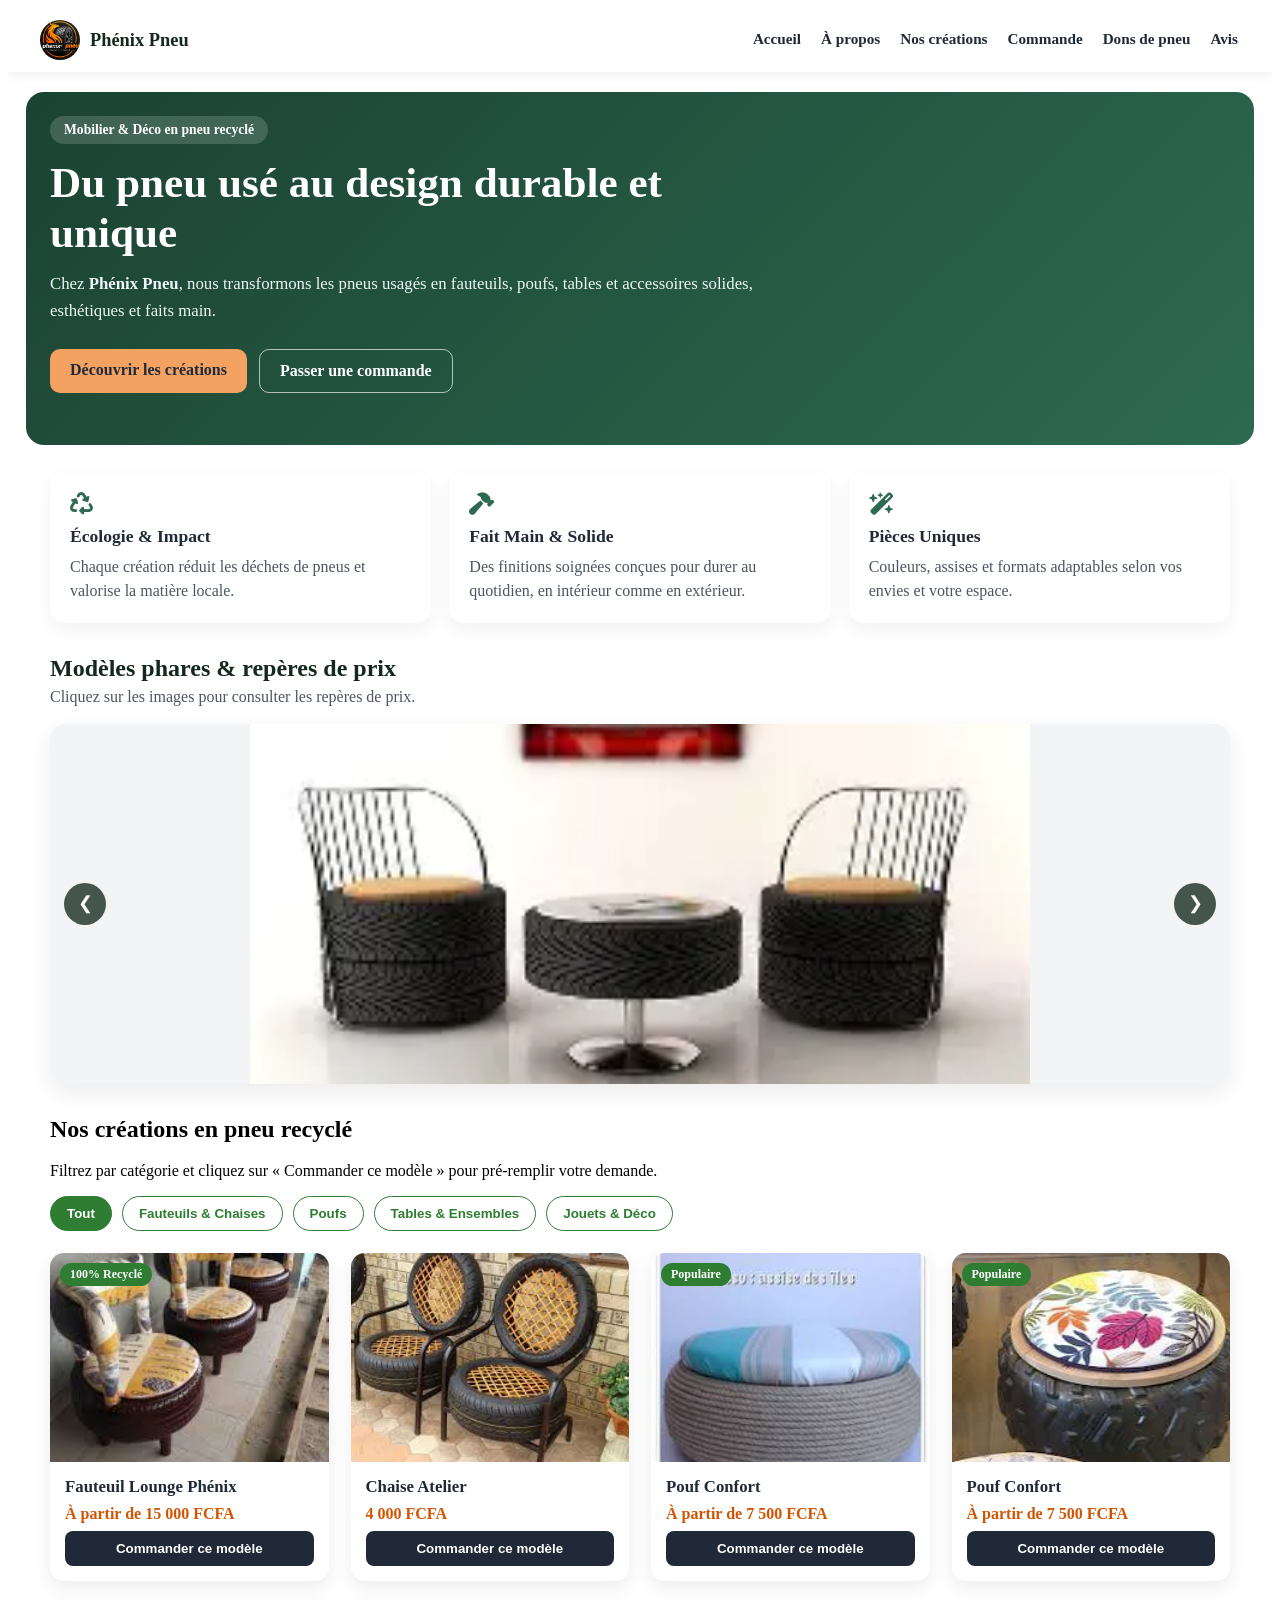
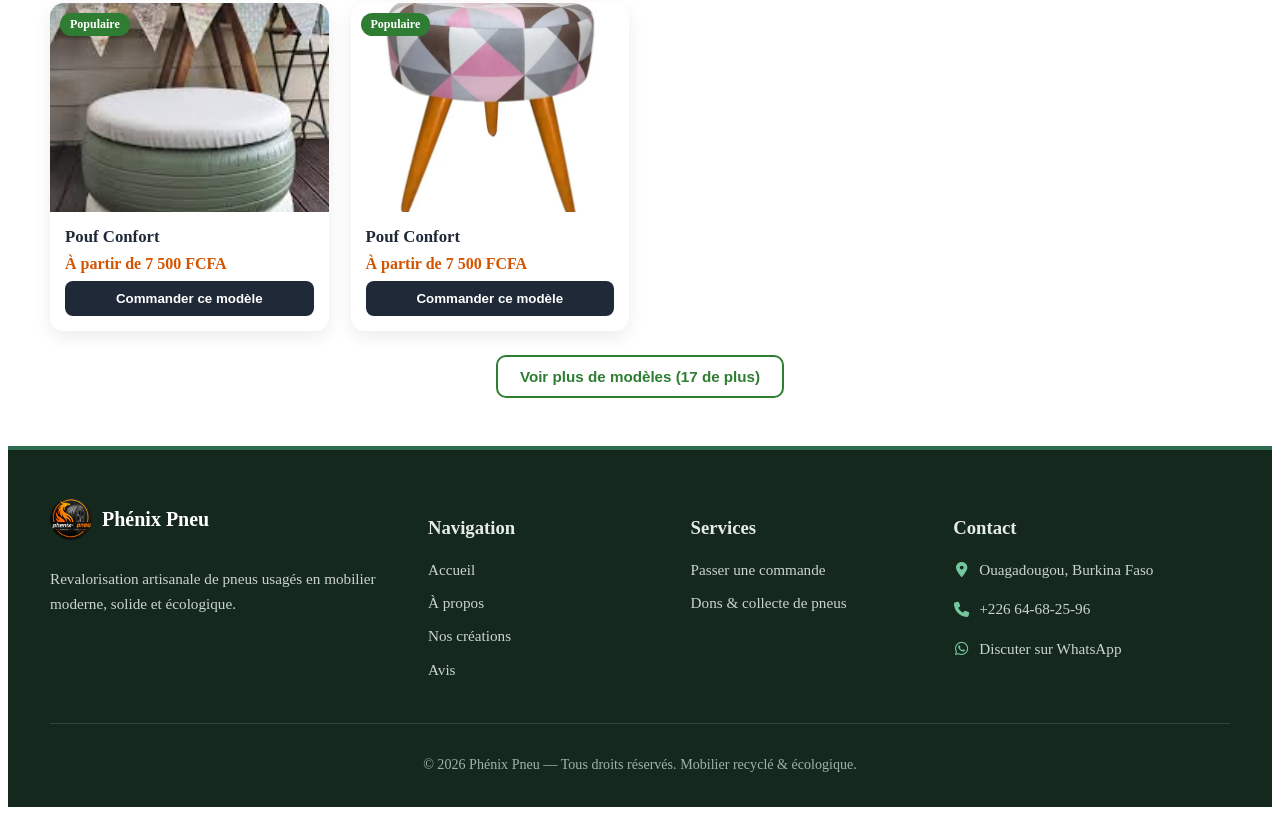
==== commit f7ef9197: "Mise à jour de index.html" ====
--- a/index.html
+++ b/index.html
@@ -14,6 +14,7 @@
 <meta property="og:description" content="Fauteuils, chaises, poufs, tables et créations durables faits main à partir de pneus usagés à Ouagadougou.">
 <meta property="og:url" content="https://phenix-pneu-3.onrender.com/">
 <meta property="og:image" content="https://phenix-pneu-3.onrender.com/logos.webp">
+
   <title>Phénix Pneu – Mobilier recyclé &amp; écologique</title>
   <link rel="stylesheet" href="style.css">
 
@@ -49,6 +50,7 @@
   }
 }
 </script>
+<meta name="google-site-verification" content="VotTMJYK_RXSToL6lxqWi2GasUoD4f6AP_zHmVuteXg" />
 </head>
 <body>
 
@@ -405,7 +407,7 @@
       </div>
       <div class="product-info">
         <h3>Jeu &amp; Balançoire Pneu</h3>
-        <p class="price">À partir de 5 000 FCFA</p>
+        <p class="price">Sur devis</p>
         <button type="button" class="order-quick-btn">Commander ce modèle</button>
       </div>
     </article>
@@ -416,7 +418,7 @@
       </div>
       <div class="product-info">
         <h3>Jeu &amp; Balançoire Pneu</h3>
-        <p class="price">À partir de 5 000 FCFA</p>
+        <p class="price">Sur devis</p>
         <button type="button" class="order-quick-btn">Commander ce modèle</button>
       </div>
     </article>
@@ -447,7 +449,7 @@
     <p>Nous sommes passionnés par la <strong>revalorisation des pneus usagés</strong>. Notre mission : transformer ces déchets en meubles modernes, durables et esthétiques.</p>
     <p>Chaque création est unique et réalisée avec soin. Nous croyons qu’il est possible d’allier <strong>design, confort et écologie</strong>.</p>
     <p>Rejoignez-nous et découvrez comment un pneu peut renaître en chaise, table ou pouf qui embellira votre intérieur tout en protégeant la planète.</p>
-    <p>📞 Contact : +226 61-57-12-86</p>
+    <p>📞 Contact : +226 64-68-25-96</p>
   </div>
 </section>
 
@@ -470,7 +472,7 @@
 
       <div class="collect-actions">
         <a
-          href="https://wa.me/22661571286?text=Bonjour%20Ph%C3%A9nix%20Pneu%2C%20je%20souhaite%20faire%20un%20don%20ou%20organiser%20une%20collecte%20de%20pneus%20us%C3%A9s."
+          href="https://wa.me/22664682596?text=Bonjour%20Ph%C3%A9nix%20Pneu%2C%20je%20souhaite%20faire%20un%20don%20ou%20organiser%20une%20collecte%20de%20pneus%20us%C3%A9s."
           target="_blank"
           rel="noopener noreferrer"
           class="btn-whatsapp-collect"
@@ -481,7 +483,7 @@
 
         <a href="tel:+22664682596" class="btn-call-collect">
           <i class="fa-solid fa-phone" aria-hidden="true"></i>
-          Appeler le +226 61-57-12-86
+          Appeler le +226 64-68-25-96
         </a>
       </div>
     </div>
@@ -500,7 +502,7 @@
     <h2>Passer une commande</h2>
     <p>Remplissez le formulaire ci-dessous :</p>
 
-    <form class="order-form" action="https://formspree.io/f/mrbaokde" method="POST">
+    <form class="order-form" action="https://formspree.io/f/xkjryyov" method="POST">
       <label for="name">Nom :</label>
       <input type="text" id="name" name="name" autocomplete="family-name" required>
 
@@ -511,7 +513,7 @@
       <input type="email" id="email" name="email" autocomplete="email" required>
 
       <label for="phone">Téléphone :</label>
-      <input type="tel" id="phone" name="phone" pattern="[0-9+\s-]{8,15}" placeholder="Ex: +226 61 57 12 86" autocomplete="tel" required>
+      <input type="tel" id="phone" name="phone" pattern="[0-9+\s-]{8,15}" placeholder="Ex: +226 64 68 25 96" autocomplete="tel" required>
 
       <label for="product">Produit :</label>
       <select id="product" name="product">
@@ -663,10 +665,10 @@
     <div class="footer-col footer-contact">
       <h3>Contact</h3>
       <p><i class="fa-solid fa-location-dot" aria-hidden="true"></i> Ouagadougou, Burkina Faso</p>
-      <p><i class="fa-solid fa-phone" aria-hidden="true"></i> <a href="tel:+22661571286">+226 61-57-12-86</a></p>
+      <p><i class="fa-solid fa-phone" aria-hidden="true"></i> <a href="tel:+22664682596">+226 64-68-25-96</a></p>
       <p>
         <i class="fa-brands fa-whatsapp" aria-hidden="true"></i>
-        <a href="https://wa.me/22661571286" target="_blank" rel="noopener noreferrer">Discuter sur WhatsApp</a>
+        <a href="https://wa.me/22664682596" target="_blank" rel="noopener noreferrer">Discuter sur WhatsApp</a>
       </p>
     </div>
   </div>
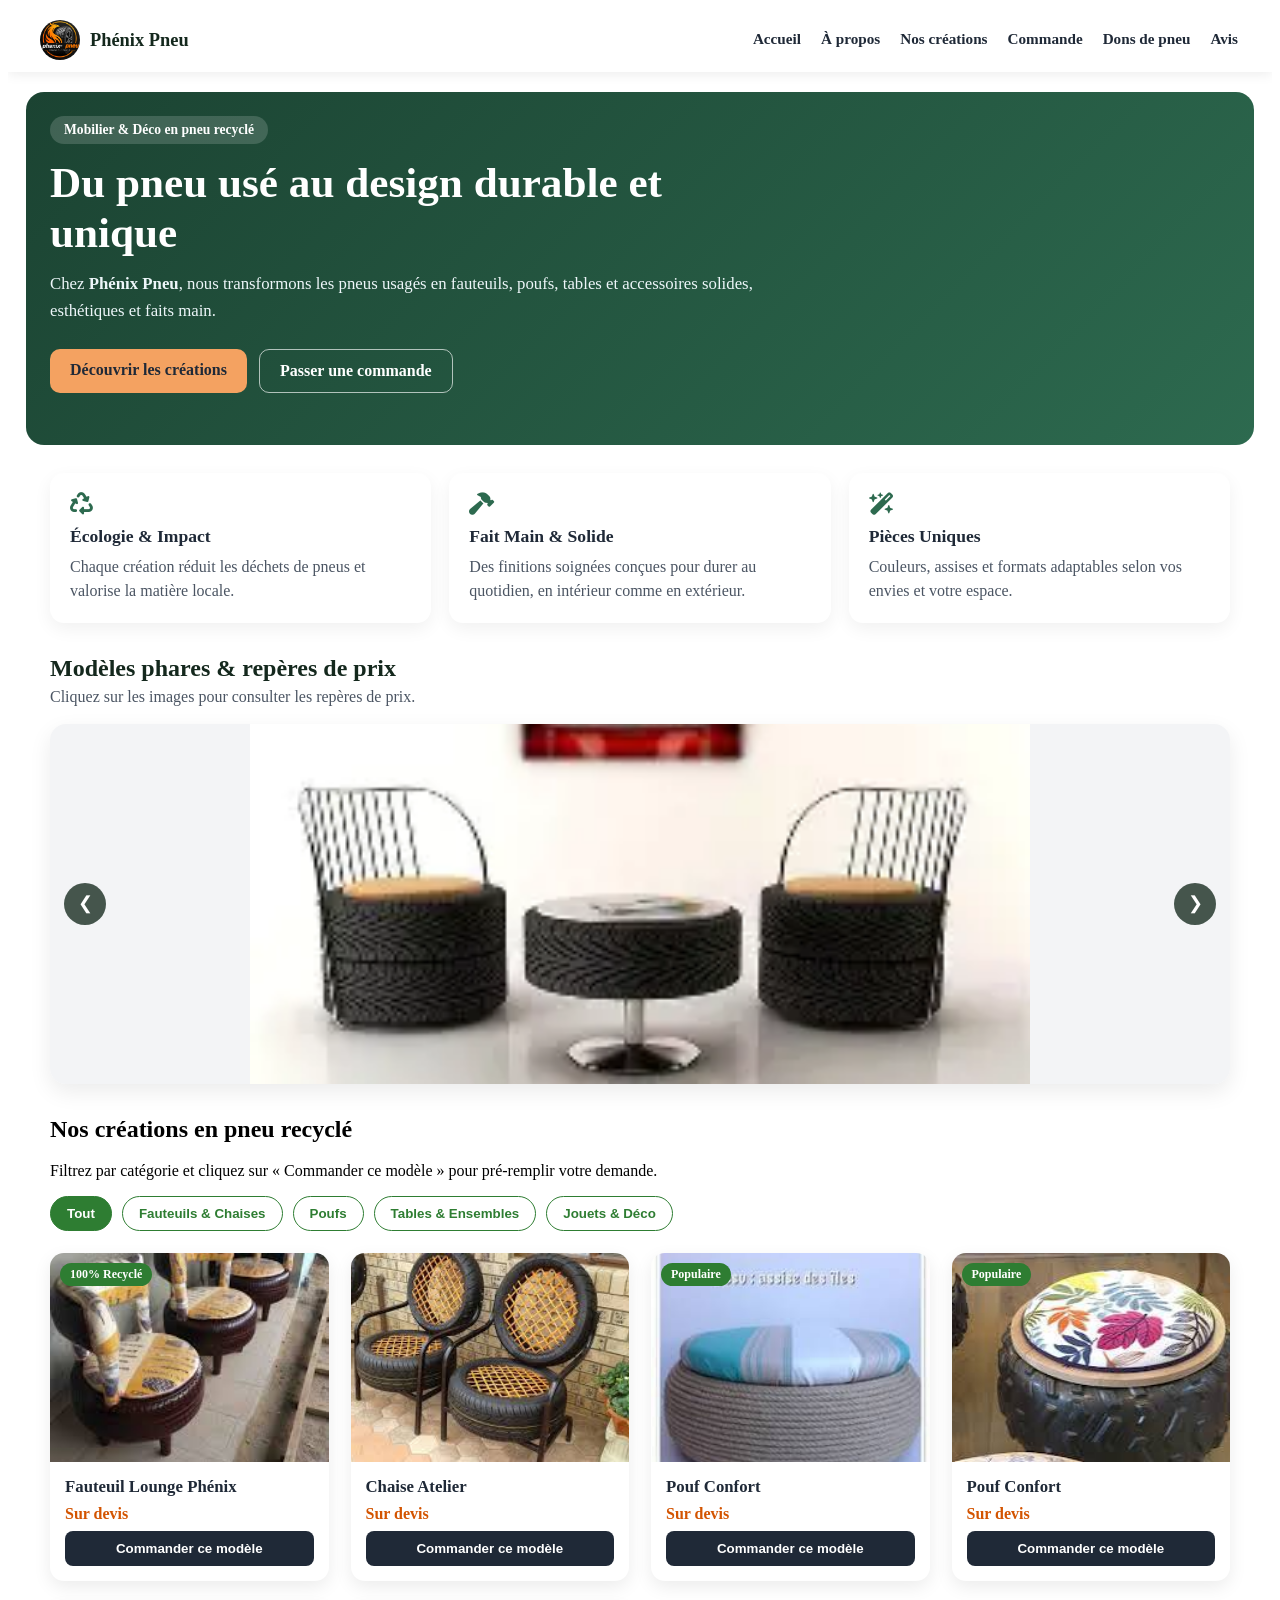
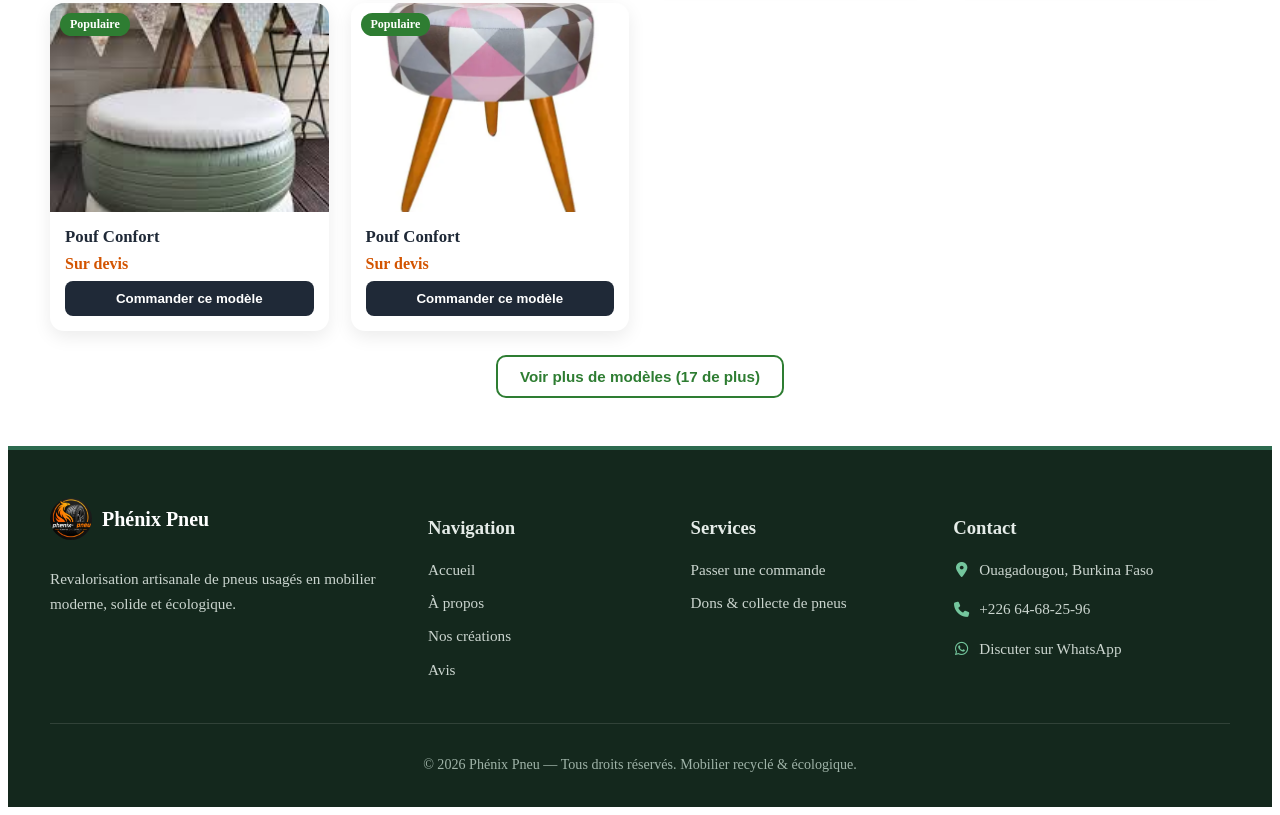
==== commit 3ed0774c: "Mise à jour de index.html" ====
--- a/index.html
+++ b/index.html
@@ -132,10 +132,10 @@
 
   <div class="slider-container active">
     <div class="slider">
-      <div class="slide"><img src="ensemble5.webp" alt="Création en pneu recyclé" data-price="2 500 FCFA"></div>
-      <div class="slide"><img src="etagere2.jpg" alt="Chaise en pneu recyclé" data-price="4 000 FCFA"></div>
-      <div class="slide"><img src="ensemble 1.jpg" alt="Chaise recyclée finition soignée" data-price="5 000 FCFA"></div>
-      <div class="slide"><img src="fauteuil1.jpeg" alt="Fauteuil en pneu recyclé" data-price="À partir de 15 000 FCFA"></div>
+      <div class="slide"><img src="ensemble5.webp" alt="Création en pneu recyclé" data-price="Sur devis"></div>
+      <div class="slide"><img src="etagere2.jpg" alt="Chaise en pneu recyclé" data-price="Sur devis"></div>
+      <div class="slide"><img src="ensemble 1.jpg" alt="Chaise recyclée finition soignée" data-price="Sur devis"></div>
+      <div class="slide"><img src="fauteuil1.jpeg" alt="Fauteuil en pneu recyclé" data-price="Sur devis"></div>
       <div class="slide"><img src="fauteuil2.jpeg" alt="Fauteuil design en pneu recyclé" data-price="Sur devis"></div>
       <div class="slide"><img src="ensemble8.webp" alt="Ensemble salon en pneu recyclé" data-price="Sur devis"></div>
       <div class="slide"><img src="table2.webp" alt="Table basse en pneu recyclé" data-price="Sur devis"></div>
@@ -172,7 +172,7 @@
       </div>
       <div class="product-info">
         <h3>Fauteuil Lounge Phénix</h3>
-        <p class="price">À partir de 15 000 FCFA</p>
+        <p class="price">Sur devis</p>
         <button type="button" class="order-quick-btn">Commander ce modèle</button>
       </div>
     </article>
@@ -183,7 +183,7 @@
       </div>
       <div class="product-info">
         <h3>Chaise Atelier</h3>
-        <p class="price">4 000 FCFA</p>
+        <p class="price">Sur devis</p>
         <button type="button" class="order-quick-btn">Commander ce modèle</button>
       </div>
     </article>
@@ -195,7 +195,7 @@
       </div>
       <div class="product-info">
         <h3>Pouf Confort</h3>
-        <p class="price">À partir de 7 500 FCFA</p>
+        <p class="price">Sur devis</p>
         <button type="button" class="order-quick-btn">Commander ce modèle</button>
       </div>
     </article>
@@ -206,7 +206,7 @@
       </div>
       <div class="product-info">
         <h3>Pouf Confort</h3>
-        <p class="price">À partir de 7 500 FCFA</p>
+        <p class="price">Sur devis</p>
         <button type="button" class="order-quick-btn">Commander ce modèle</button>
       </div>
     </article>
@@ -217,7 +217,7 @@
       </div>
       <div class="product-info">
         <h3>Pouf Confort</h3>
-        <p class="price">À partir de 7 500 FCFA</p>
+        <p class="price">Sur devis</p>
         <button type="button" class="order-quick-btn">Commander ce modèle</button>
       </div>
     </article>
@@ -228,7 +228,7 @@
       </div>
       <div class="product-info">
         <h3>Pouf Confort</h3>
-        <p class="price">À partir de 7 500 FCFA</p>
+        <p class="price">Sur devis</p>
         <button type="button" class="order-quick-btn">Commander ce modèle</button>
       </div>
     </article>
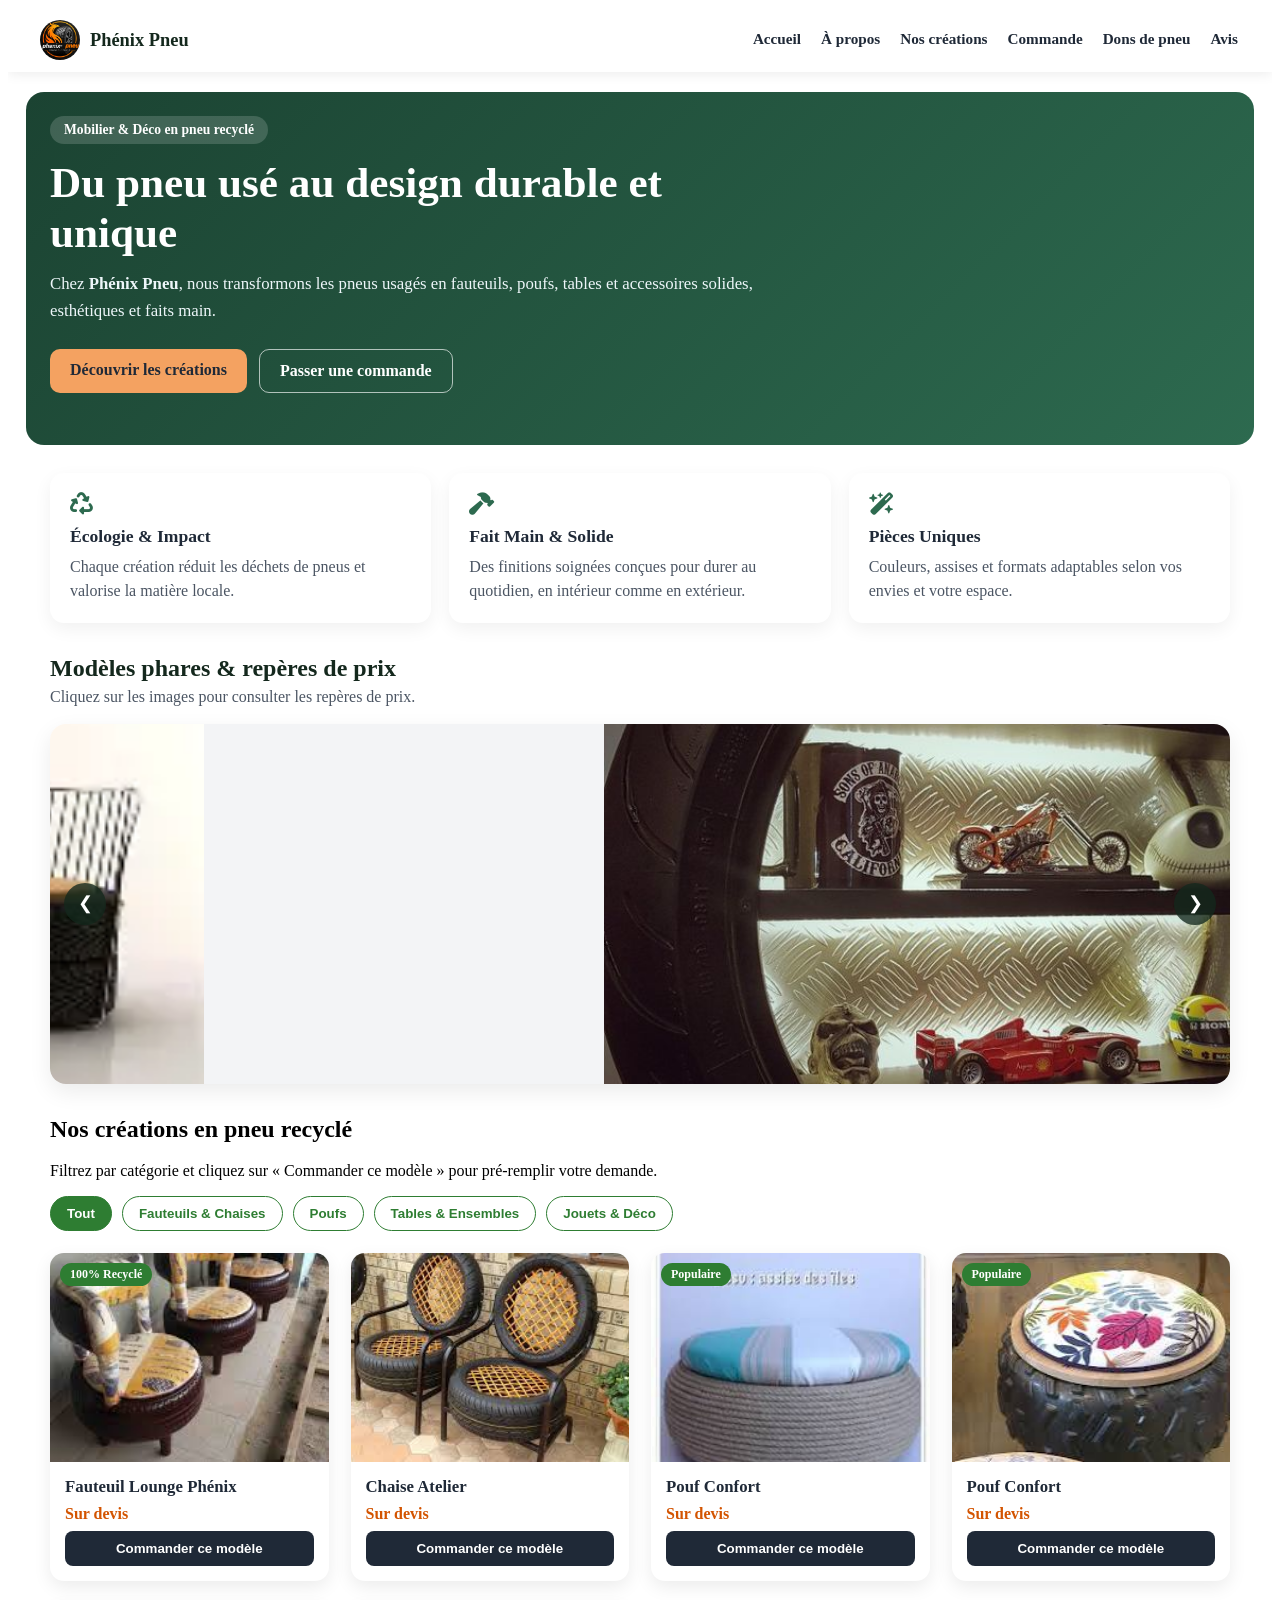
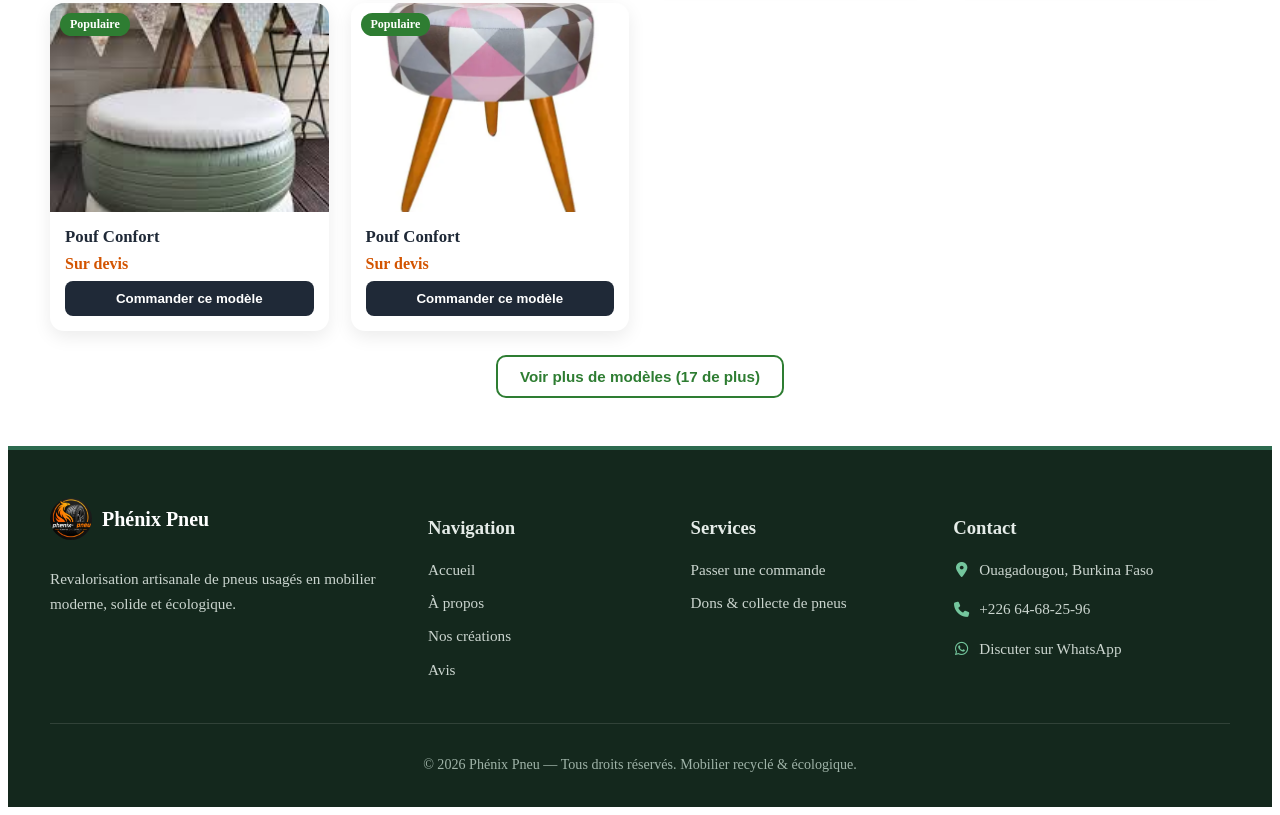
==== commit 45ede50d: "Mise à jour de index.html" ====
--- a/index.html
+++ b/index.html
@@ -513,7 +513,7 @@
       <input type="email" id="email" name="email" autocomplete="email" required>
 
       <label for="phone">Téléphone :</label>
-      <input type="tel" id="phone" name="phone" pattern="[0-9+\s-]{8,15}" placeholder="Ex: +226 64 68 25 96" autocomplete="tel" required>
+      <input type="tel" id="phone" name="phone" pattern="[0-9+\s\-]{8,15}" placeholder="Ex: +226 64 68 25 96" autocomplete="tel" required>
 
       <label for="product">Produit :</label>
       <select id="product" name="product">
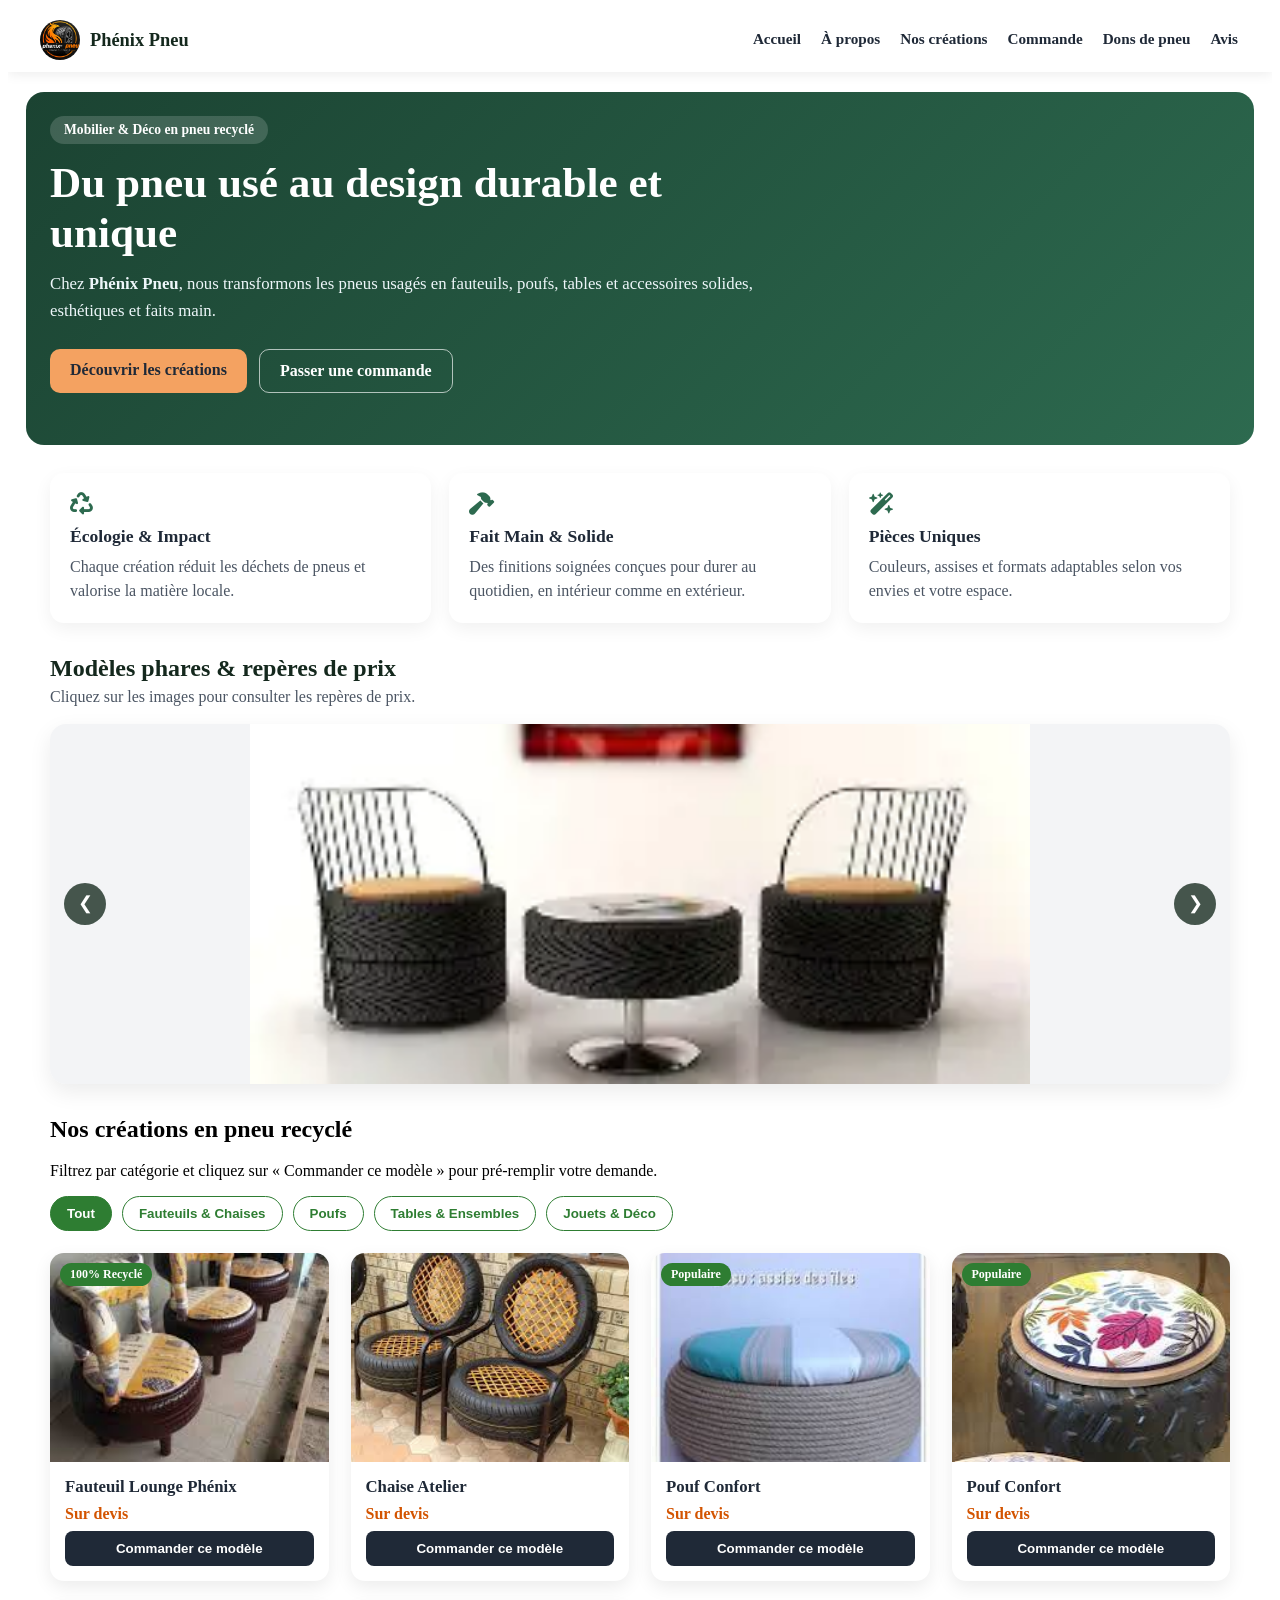
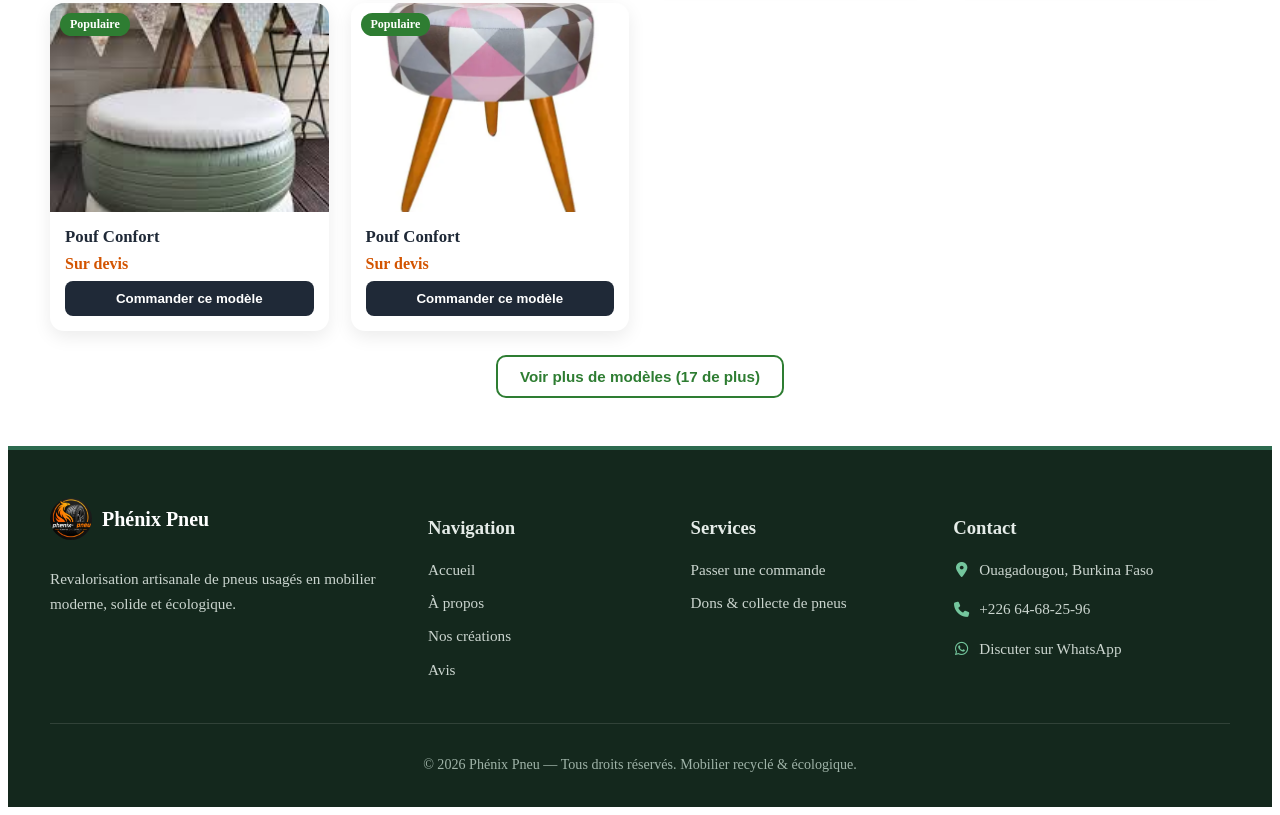
==== commit f9dd55bd: "Mise à jour de index.html" ====
--- a/index.html
+++ b/index.html
@@ -513,7 +513,7 @@
       <input type="email" id="email" name="email" autocomplete="email" required>
 
       <label for="phone">Téléphone :</label>
-      <input type="tel" id="phone" name="phone" pattern="[0-9+\s\-]{8,15}" placeholder="Ex: +226 64 68 25 96" autocomplete="tel" required>
+      <input type="tel" id="phone" name="phone" pattern="[0-9+\s\-]{8,15}" title="Entrez un numéro valide (8 à 15 caractères : chiffres, espaces, + ou -)" placeholder="Ex: +226 64 68 25 96" autocomplete="tel" required>
 
       <label for="product">Produit :</label>
       <select id="product" name="product">
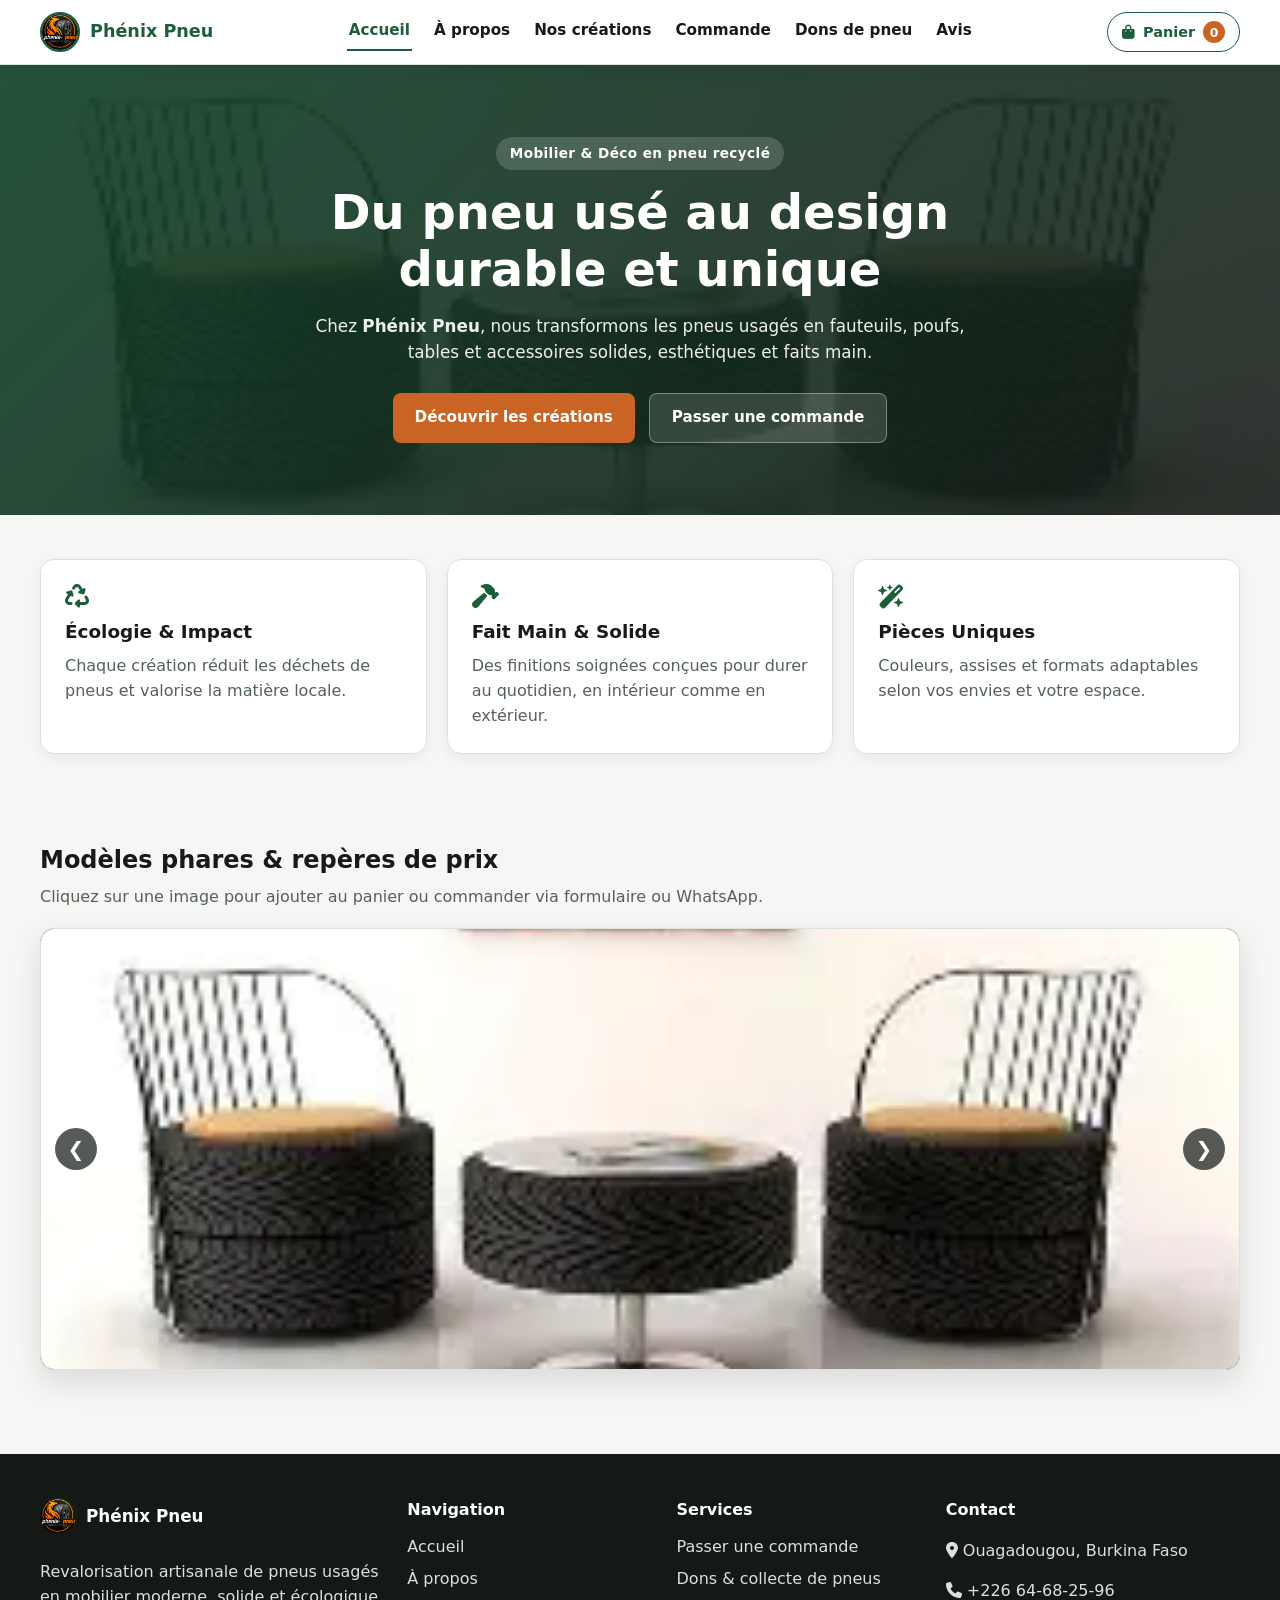
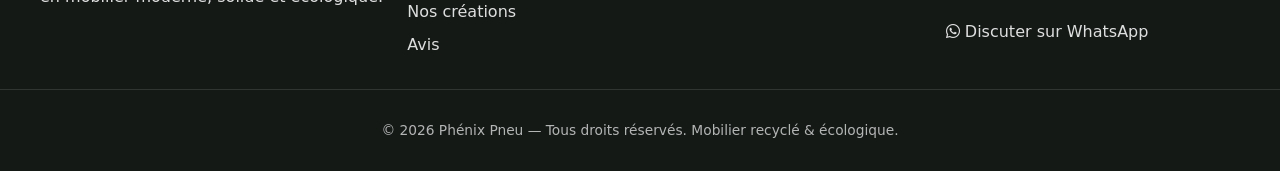
==== commit e40e9e2f: "Mise à jour de index.html" ====
--- a/index.html
+++ b/index.html
@@ -7,13 +7,13 @@
   <meta name="robots" content="index, follow">
   <link rel="canonical" href="https://phenix-pneu-3.onrender.com/">
   <!-- Aperçu réseaux sociaux & WhatsApp (Open Graph) -->
-<meta property="og:type" content="website">
-<meta property="og:locale" content="fr_FR">
-<meta property="og:site_name" content="Phénix Pneu">
-<meta property="og:title" content="Phénix Pneu – Mobilier recyclé & écologique">
-<meta property="og:description" content="Fauteuils, chaises, poufs, tables et créations durables faits main à partir de pneus usagés à Ouagadougou.">
-<meta property="og:url" content="https://phenix-pneu-3.onrender.com/">
-<meta property="og:image" content="https://phenix-pneu-3.onrender.com/logos.webp">
+  <meta property="og:type" content="website">
+  <meta property="og:locale" content="fr_FR">
+  <meta property="og:site_name" content="Phénix Pneu">
+  <meta property="og:title" content="Phénix Pneu – Mobilier recyclé & écologique">
+  <meta property="og:description" content="Fauteuils, chaises, poufs, tables et créations durables faits main à partir de pneus usagés à Ouagadougou.">
+  <meta property="og:url" content="https://phenix-pneu-3.onrender.com/">
+  <meta property="og:image" content="https://phenix-pneu-3.onrender.com/logos.webp">
 
   <title>Phénix Pneu – Mobilier recyclé &amp; écologique</title>
   <link rel="stylesheet" href="style.css">
@@ -32,25 +32,25 @@
   <!-- Font Awesome -->
   <link rel="stylesheet" href="https://cdnjs.cloudflare.com/ajax/libs/font-awesome/6.2.1/css/all.min.css">
 
-<script type="application/ld+json">
-{
-  "@context": "https://schema.org",
-  "@type": "LocalBusiness",
-  "name": "Phénix Pneu",
-  "description": "Fabrication artisanale de mobilier, poufs, fauteuils, tables et objets déco en pneus recyclés.",
-  "telephone": "+22664682596",
-  "address": {
-    "@type": "PostalAddress",
-    "addressLocality": "Ouagadougou",
-    "addressCountry": "BF"
-  },
-  "areaServed": {
-    "@type": "Country",
-    "name": "Burkina Faso"
+  <script type="application/ld+json">
+  {
+    "@context": "https://schema.org",
+    "@type": "LocalBusiness",
+    "name": "Phénix Pneu",
+    "description": "Fabrication artisanale de mobilier, poufs, fauteuils, tables et objets déco en pneus recyclés.",
+    "telephone": "+22664682596",
+    "address": {
+      "@type": "PostalAddress",
+      "addressLocality": "Ouagadougou",
+      "addressCountry": "BF"
+    },
+    "areaServed": {
+      "@type": "Country",
+      "name": "Burkina Faso"
+    }
   }
-}
-</script>
-<meta name="google-site-verification" content="VotTMJYK_RXSToL6lxqWi2GasUoD4f6AP_zHmVuteXg" />
+  </script>
+  <meta name="google-site-verification" content="VotTMJYK_RXSToL6lxqWi2GasUoD4f6AP_zHmVuteXg" />
 </head>
 <body>
 
@@ -71,6 +71,12 @@
         <a href="#avis" data-section="avis">Avis</a>
       </div>
     </div>
+
+    <button type="button" id="cart-open-btn" class="cart-nav-btn" aria-label="Ouvrir le panier">
+      <i class="fa-solid fa-bag-shopping" aria-hidden="true"></i>
+      <span>Panier</span>
+      <span id="cart-badge" class="cart-badge">0</span>
+    </button>
 
     <button
       type="button"
@@ -97,7 +103,7 @@
     </p>
     <div class="hero-cta">
       <a href="#catalogue" class="btn-primary" data-section="catalogue">Découvrir les créations</a>
-      <a href="#command"   class="btn-secondary" data-section="command">Passer une commande</a>
+      <a href="#command" class="btn-secondary" data-section="command">Passer une commande</a>
     </div>
   </div>
 </section>
@@ -128,13 +134,13 @@
 <!-- APERÇU PRIX & MODÈLES VEDETTES -->
 <section class="slidy content-section active">
   <h2>Modèles phares &amp; repères de prix</h2>
-  <p>Cliquez sur les images pour consulter les repères de prix.</p>
+  <p>Cliquez sur une image pour ajouter au panier ou commander via formulaire ou WhatsApp.</p>
 
   <div class="slider-container active">
     <div class="slider">
       <div class="slide"><img src="ensemble5.webp" alt="Création en pneu recyclé" data-price="Sur devis"></div>
-      <div class="slide"><img src="etagere2.jpg" alt="Chaise en pneu recyclé" data-price="Sur devis"></div>
-      <div class="slide"><img src="ensemble 1.jpg" alt="Chaise recyclée finition soignée" data-price="Sur devis"></div>
+      <div class="slide"><img src="etagere2.jpg" alt="Etagere en pneu recyclé" data-price="Sur devis"></div>
+      <div class="slide"><img src="ensemble 1.jpg" alt="Ensemble de fauteuils pour salon en pneu recyclé" data-price="Sur devis"></div>
       <div class="slide"><img src="fauteuil1.jpeg" alt="Fauteuil en pneu recyclé" data-price="Sur devis"></div>
       <div class="slide"><img src="fauteuil2.jpeg" alt="Fauteuil design en pneu recyclé" data-price="Sur devis"></div>
       <div class="slide"><img src="ensemble8.webp" alt="Ensemble salon en pneu recyclé" data-price="Sur devis"></div>
@@ -154,7 +160,7 @@
 <!-- SECTION CATALOGUE FILTRABLE -->
 <section id="catalogue" class="content-section">
   <h2>Nos créations en pneu recyclé</h2>
-  <p>Filtrez par catégorie et cliquez sur « Commander ce modèle » pour pré-remplir votre demande.</p>
+  <p>Filtrez par catégorie et cliquez sur un modèle ou sur les boutons d'action rapide.</p>
 
   <div class="filter-bar" role="group" aria-label="Filtrer les produits par catégorie">
     <button type="button" class="filter-btn active" data-filter="all">Tout</button>
@@ -173,7 +179,11 @@
       <div class="product-info">
         <h3>Fauteuil Lounge Phénix</h3>
         <p class="price">Sur devis</p>
-        <button type="button" class="order-quick-btn">Commander ce modèle</button>
+        <div class="product-actions">
+          <button type="button" class="btn-add-cart">+ Panier</button>
+          <button type="button" class="btn-form-order">Formulaire</button>
+          <button type="button" class="btn-wa-order">WhatsApp</button>
+        </div>
       </div>
     </article>
 
@@ -184,7 +194,11 @@
       <div class="product-info">
         <h3>Chaise Atelier</h3>
         <p class="price">Sur devis</p>
-        <button type="button" class="order-quick-btn">Commander ce modèle</button>
+        <div class="product-actions">
+          <button type="button" class="btn-add-cart">+ Panier</button>
+          <button type="button" class="btn-form-order">Formulaire</button>
+          <button type="button" class="btn-wa-order">WhatsApp</button>
+        </div>
       </div>
     </article>
 
@@ -196,10 +210,15 @@
       <div class="product-info">
         <h3>Pouf Confort</h3>
         <p class="price">Sur devis</p>
-        <button type="button" class="order-quick-btn">Commander ce modèle</button>
-      </div>
-    </article>
-        <article class="product-card" data-category="pouf" data-product-value="pouf">
+        <div class="product-actions">
+          <button type="button" class="btn-add-cart">+ Panier</button>
+          <button type="button" class="btn-form-order">Formulaire</button>
+          <button type="button" class="btn-wa-order">WhatsApp</button>
+        </div>
+      </div>
+    </article>
+
+    <article class="product-card" data-category="pouf" data-product-value="pouf">
       <div class="product-img-wrapper">
         <span class="badge">Populaire</span>
         <img src="pouf2.jpeg" alt="Pouf en pneu recyclé" loading="lazy">
@@ -207,10 +226,15 @@
       <div class="product-info">
         <h3>Pouf Confort</h3>
         <p class="price">Sur devis</p>
-        <button type="button" class="order-quick-btn">Commander ce modèle</button>
-      </div>
-    </article>
-        <article class="product-card" data-category="pouf" data-product-value="pouf">
+        <div class="product-actions">
+          <button type="button" class="btn-add-cart">+ Panier</button>
+          <button type="button" class="btn-form-order">Formulaire</button>
+          <button type="button" class="btn-wa-order">WhatsApp</button>
+        </div>
+      </div>
+    </article>
+
+    <article class="product-card" data-category="pouf" data-product-value="pouf">
       <div class="product-img-wrapper">
         <span class="badge">Populaire</span>
         <img src="pouf3.jpeg" alt="Pouf en pneu recyclé" loading="lazy">
@@ -218,10 +242,15 @@
       <div class="product-info">
         <h3>Pouf Confort</h3>
         <p class="price">Sur devis</p>
-        <button type="button" class="order-quick-btn">Commander ce modèle</button>
-      </div>
-    </article>
-        <article class="product-card" data-category="pouf" data-product-value="pouf">
+        <div class="product-actions">
+          <button type="button" class="btn-add-cart">+ Panier</button>
+          <button type="button" class="btn-form-order">Formulaire</button>
+          <button type="button" class="btn-wa-order">WhatsApp</button>
+        </div>
+      </div>
+    </article>
+
+    <article class="product-card" data-category="pouf" data-product-value="pouf">
       <div class="product-img-wrapper">
         <span class="badge">Populaire</span>
         <img src="pouf4.webp" alt="Pouf en pneu recyclé" loading="lazy">
@@ -229,16 +258,15 @@
       <div class="product-info">
         <h3>Pouf Confort</h3>
         <p class="price">Sur devis</p>
-        <button type="button" class="order-quick-btn">Commander ce modèle</button>
-      </div>
-    </article>
-
-
-                                        <!--TABLES-->
-
-
-
-
+        <div class="product-actions">
+          <button type="button" class="btn-add-cart">+ Panier</button>
+          <button type="button" class="btn-form-order">Formulaire</button>
+          <button type="button" class="btn-wa-order">WhatsApp</button>
+        </div>
+      </div>
+    </article>
+
+    <!-- TABLES -->
     <article class="product-card" data-category="table" data-product-value="table">
       <div class="product-img-wrapper">
         <img src="table1.webp" alt="Table basse en pneu recyclé" loading="lazy">
@@ -246,9 +274,14 @@
       <div class="product-info">
         <h3>Table Basse Design</h3>
         <p class="price">Sur devis</p>
-        <button type="button" class="order-quick-btn">Commander ce modèle</button>
-      </div>
-    </article>
+        <div class="product-actions">
+          <button type="button" class="btn-add-cart">+ Panier</button>
+          <button type="button" class="btn-form-order">Formulaire</button>
+          <button type="button" class="btn-wa-order">WhatsApp</button>
+        </div>
+      </div>
+    </article>
+
     <article class="product-card" data-category="table" data-product-value="table">
       <div class="product-img-wrapper">
         <img src="table2.webp" alt="Table basse en pneu recyclé" loading="lazy">
@@ -256,9 +289,14 @@
       <div class="product-info">
         <h3>Table Basse Design</h3>
         <p class="price">Sur devis</p>
-        <button type="button" class="order-quick-btn">Commander ce modèle</button>
-      </div>
-    </article>
+        <div class="product-actions">
+          <button type="button" class="btn-add-cart">+ Panier</button>
+          <button type="button" class="btn-form-order">Formulaire</button>
+          <button type="button" class="btn-wa-order">WhatsApp</button>
+        </div>
+      </div>
+    </article>
+
     <article class="product-card" data-category="table" data-product-value="table">
       <div class="product-img-wrapper">
         <img src="table3.webp" alt="Table basse en pneu recyclé" loading="lazy">
@@ -266,9 +304,14 @@
       <div class="product-info">
         <h3>Table Basse Design</h3>
         <p class="price">Sur devis</p>
-        <button type="button" class="order-quick-btn">Commander ce modèle</button>
-      </div>
-    </article>
+        <div class="product-actions">
+          <button type="button" class="btn-add-cart">+ Panier</button>
+          <button type="button" class="btn-form-order">Formulaire</button>
+          <button type="button" class="btn-wa-order">WhatsApp</button>
+        </div>
+      </div>
+    </article>
+
     <article class="product-card" data-category="table" data-product-value="table">
       <div class="product-img-wrapper">
         <img src="table4.webp" alt="Table basse en pneu recyclé" loading="lazy">
@@ -276,9 +319,14 @@
       <div class="product-info">
         <h3>Table Basse Design</h3>
         <p class="price">Sur devis</p>
-        <button type="button" class="order-quick-btn">Commander ce modèle</button>
-      </div>
-    </article>
+        <div class="product-actions">
+          <button type="button" class="btn-add-cart">+ Panier</button>
+          <button type="button" class="btn-form-order">Formulaire</button>
+          <button type="button" class="btn-wa-order">WhatsApp</button>
+        </div>
+      </div>
+    </article>
+
     <article class="product-card" data-category="table" data-product-value="table">
       <div class="product-img-wrapper">
         <img src="table5.webp" alt="Table basse en pneu recyclé" loading="lazy">
@@ -286,9 +334,14 @@
       <div class="product-info">
         <h3>Table Basse Design</h3>
         <p class="price">Sur devis</p>
-        <button type="button" class="order-quick-btn">Commander ce modèle</button>
-      </div>
-    </article>
+        <div class="product-actions">
+          <button type="button" class="btn-add-cart">+ Panier</button>
+          <button type="button" class="btn-form-order">Formulaire</button>
+          <button type="button" class="btn-wa-order">WhatsApp</button>
+        </div>
+      </div>
+    </article>
+
     <article class="product-card" data-category="table" data-product-value="table">
       <div class="product-img-wrapper">
         <img src="table6.webp" alt="Table basse en pneu recyclé" loading="lazy">
@@ -296,9 +349,14 @@
       <div class="product-info">
         <h3>Table Basse Design</h3>
         <p class="price">Sur devis</p>
-        <button type="button" class="order-quick-btn">Commander ce modèle</button>
-      </div>
-    </article>
+        <div class="product-actions">
+          <button type="button" class="btn-add-cart">+ Panier</button>
+          <button type="button" class="btn-form-order">Formulaire</button>
+          <button type="button" class="btn-wa-order">WhatsApp</button>
+        </div>
+      </div>
+    </article>
+
     <article class="product-card" data-category="table" data-product-value="table">
       <div class="product-img-wrapper">
         <img src="table7.webp" alt="Table basse en pneu recyclé" loading="lazy">
@@ -306,12 +364,13 @@
       <div class="product-info">
         <h3>Table Basse Design</h3>
         <p class="price">Sur devis</p>
-        <button type="button" class="order-quick-btn">Commander ce modèle</button>
-      </div>
-    </article>
-
-
-
+        <div class="product-actions">
+          <button type="button" class="btn-add-cart">+ Panier</button>
+          <button type="button" class="btn-form-order">Formulaire</button>
+          <button type="button" class="btn-wa-order">WhatsApp</button>
+        </div>
+      </div>
+    </article>
 
     <article class="product-card" data-category="table" data-product-value="ensemble">
       <div class="product-img-wrapper">
@@ -320,85 +379,118 @@
       <div class="product-info">
         <h3>Ensemble Salon Complet</h3>
         <p class="price">Sur devis</p>
-        <button type="button" class="order-quick-btn">Commander ce modèle</button>
-      </div>
-    </article>
-     <article class="product-card" data-category="table" data-product-value="ensemble">
+        <div class="product-actions">
+          <button type="button" class="btn-add-cart">+ Panier</button>
+          <button type="button" class="btn-form-order">Formulaire</button>
+          <button type="button" class="btn-wa-order">WhatsApp</button>
+        </div>
+      </div>
+    </article>
+
+    <article class="product-card" data-category="table" data-product-value="ensemble">
       <div class="product-img-wrapper">
         <img src="ensemble2.jpg" alt="Ensemble salon en pneu recyclé" loading="lazy">
       </div>
       <div class="product-info">
         <h3>Ensemble Salon Complet</h3>
         <p class="price">Sur devis</p>
-        <button type="button" class="order-quick-btn">Commander ce modèle</button>
-      </div>
-    </article>
-     <article class="product-card" data-category="table" data-product-value="ensemble">
+        <div class="product-actions">
+          <button type="button" class="btn-add-cart">+ Panier</button>
+          <button type="button" class="btn-form-order">Formulaire</button>
+          <button type="button" class="btn-wa-order">WhatsApp</button>
+        </div>
+      </div>
+    </article>
+
+    <article class="product-card" data-category="table" data-product-value="ensemble">
       <div class="product-img-wrapper">
         <img src="ensemble3.webp" alt="Ensemble salon en pneu recyclé" loading="lazy">
       </div>
       <div class="product-info">
         <h3>Ensemble Salon Complet</h3>
         <p class="price">Sur devis</p>
-        <button type="button" class="order-quick-btn">Commander ce modèle</button>
-      </div>
-    </article>
-     <article class="product-card" data-category="table" data-product-value="ensemble">
+        <div class="product-actions">
+          <button type="button" class="btn-add-cart">+ Panier</button>
+          <button type="button" class="btn-form-order">Formulaire</button>
+          <button type="button" class="btn-wa-order">WhatsApp</button>
+        </div>
+      </div>
+    </article>
+
+    <article class="product-card" data-category="table" data-product-value="ensemble">
       <div class="product-img-wrapper">
         <img src="ensemble4.webp" alt="Ensemble salon en pneu recyclé" loading="lazy">
       </div>
       <div class="product-info">
         <h3>Ensemble Salon Complet</h3>
         <p class="price">Sur devis</p>
-        <button type="button" class="order-quick-btn">Commander ce modèle</button>
-      </div>
-    </article>
-     <article class="product-card" data-category="table" data-product-value="ensemble">
+        <div class="product-actions">
+          <button type="button" class="btn-add-cart">+ Panier</button>
+          <button type="button" class="btn-form-order">Formulaire</button>
+          <button type="button" class="btn-wa-order">WhatsApp</button>
+        </div>
+      </div>
+    </article>
+
+    <article class="product-card" data-category="table" data-product-value="ensemble">
       <div class="product-img-wrapper">
         <img src="ensemble5.webp" alt="Ensemble salon en pneu recyclé" loading="lazy">
       </div>
       <div class="product-info">
         <h3>Ensemble Salon Complet</h3>
         <p class="price">Sur devis</p>
-        <button type="button" class="order-quick-btn">Commander ce modèle</button>
-      </div>
-    </article>
-     <article class="product-card" data-category="table" data-product-value="ensemble">
+        <div class="product-actions">
+          <button type="button" class="btn-add-cart">+ Panier</button>
+          <button type="button" class="btn-form-order">Formulaire</button>
+          <button type="button" class="btn-wa-order">WhatsApp</button>
+        </div>
+      </div>
+    </article>
+
+    <article class="product-card" data-category="table" data-product-value="ensemble">
       <div class="product-img-wrapper">
         <img src="ensemble6.jpg" alt="Ensemble salon en pneu recyclé" loading="lazy">
       </div>
       <div class="product-info">
         <h3>Ensemble Salon Complet</h3>
         <p class="price">Sur devis</p>
-        <button type="button" class="order-quick-btn">Commander ce modèle</button>
-      </div>
-    </article>
-     <article class="product-card" data-category="table" data-product-value="ensemble">
+        <div class="product-actions">
+          <button type="button" class="btn-add-cart">+ Panier</button>
+          <button type="button" class="btn-form-order">Formulaire</button>
+          <button type="button" class="btn-wa-order">WhatsApp</button>
+        </div>
+      </div>
+    </article>
+
+    <article class="product-card" data-category="table" data-product-value="ensemble">
       <div class="product-img-wrapper">
         <img src="ensemble7.jpg" alt="Ensemble salon en pneu recyclé" loading="lazy">
       </div>
       <div class="product-info">
         <h3>Ensemble Salon Complet</h3>
         <p class="price">Sur devis</p>
-        <button type="button" class="order-quick-btn">Commander ce modèle</button>
-      </div>
-    </article>
-     <article class="product-card" data-category="table" data-product-value="ensemble">
+        <div class="product-actions">
+          <button type="button" class="btn-add-cart">+ Panier</button>
+          <button type="button" class="btn-form-order">Formulaire</button>
+          <button type="button" class="btn-wa-order">WhatsApp</button>
+        </div>
+      </div>
+    </article>
+
+    <article class="product-card" data-category="table" data-product-value="ensemble">
       <div class="product-img-wrapper">
         <img src="ensemble8.webp" alt="Ensemble salon en pneu recyclé" loading="lazy">
       </div>
       <div class="product-info">
         <h3>Ensemble Salon Complet</h3>
         <p class="price">Sur devis</p>
-        <button type="button" class="order-quick-btn">Commander ce modèle</button>
-      </div>
-    </article>
-
-
-
-
-
-
+        <div class="product-actions">
+          <button type="button" class="btn-add-cart">+ Panier</button>
+          <button type="button" class="btn-form-order">Formulaire</button>
+          <button type="button" class="btn-wa-order">WhatsApp</button>
+        </div>
+      </div>
+    </article>
 
     <article class="product-card" data-category="jouet" data-product-value="jouet">
       <div class="product-img-wrapper">
@@ -408,9 +500,14 @@
       <div class="product-info">
         <h3>Jeu &amp; Balançoire Pneu</h3>
         <p class="price">Sur devis</p>
-        <button type="button" class="order-quick-btn">Commander ce modèle</button>
-      </div>
-    </article>
+        <div class="product-actions">
+          <button type="button" class="btn-add-cart">+ Panier</button>
+          <button type="button" class="btn-form-order">Formulaire</button>
+          <button type="button" class="btn-wa-order">WhatsApp</button>
+        </div>
+      </div>
+    </article>
+
     <article class="product-card" data-category="jouet" data-product-value="jouet">
       <div class="product-img-wrapper">
         <span class="badge">Enfants</span>
@@ -419,26 +516,20 @@
       <div class="product-info">
         <h3>Jeu &amp; Balançoire Pneu</h3>
         <p class="price">Sur devis</p>
-        <button type="button" class="order-quick-btn">Commander ce modèle</button>
-      </div>
-    </article>
-
-
-
-
-
-
-  
- 
-
-  </div> <!-- fin de .products-grid -->
+        <div class="product-actions">
+          <button type="button" class="btn-add-cart">+ Panier</button>
+          <button type="button" class="btn-form-order">Formulaire</button>
+          <button type="button" class="btn-wa-order">WhatsApp</button>
+        </div>
+      </div>
+    </article>
+  </div>
 
   <div class="catalogue-more-wrapper">
     <button type="button" id="load-more-btn" class="load-more-btn hidden">
       Voir plus de modèles
     </button>
   </div>
-</section>
 </section>
 
 <!-- SECTION À PROPOS -->
@@ -585,7 +676,7 @@
     </div>
   </div>
 
-<!-- Formulaire pour laisser un avis -->
+  <!-- Formulaire pour laisser un avis -->
   <div class="avis-form-box">
     <h3>Laisser un avis</h3>
     <p>Vous avez acheté ou testé une création Phénix Pneu ? Partagez votre retour.</p>
@@ -627,7 +718,6 @@
       <p id="avis-feedback" class="avis-feedback hidden">Merci ! Votre avis a bien été ajouté.</p>
     </form>
   </div>
-  
 </section>
 
 <!-- PIED DE PAGE (FOOTER) -->
@@ -678,17 +768,81 @@
   </div>
 </footer>
 
+<div id="productModal" class="product-modal hidden" aria-hidden="true">
+  <div class="product-modal__backdrop" data-close-modal></div>
+  <div class="product-modal__dialog" role="dialog" aria-modal="true" aria-labelledby="modalProductTitle">
+    <button type="button" class="product-modal__close" data-close-modal aria-label="Fermer">×</button>
+    <div class="product-modal__media">
+      <img id="modalProductImg" src="" alt="" title="Cliquer pour agrandir">
+    </div>
+    <div class="product-modal__body">
+      <span id="modalProductMeta" class="product-modal__meta"></span>
+      <h3 id="modalProductTitle"></h3>
+      <p id="modalProductPrice" class="product-modal__price"></p>
+      <p id="modalProductDesc" class="product-modal__desc"></p>
+
+      <div class="product-modal__qty">
+        <label for="modalProductQty">Quantité :</label>
+        <input id="modalProductQty" type="number" min="1" value="1">
+      </div>
+
+      <div class="product-modal__note">
+        <label for="modalProductNote">Finition / Couleur / Quartier :</label>
+        <input id="modalProductNote" type="text" placeholder="Ex : Assise noire, Ouagadougou...">
+      </div>
+
+      <div class="product-modal__actions">
+        <button type="button" id="modalAddCartBtn" class="btn-add-cart">+ Ajouter au panier</button>
+        <button type="button" id="modalFormBtn" class="secondary-btn">Commander via Formulaire</button>
+        <button type="button" id="modalWaBtn" class="whatsapp-btn">
+          <i class="fa-brands fa-whatsapp"></i> Commander sur WhatsApp
+        </button>
+      </div>
+    </div>
+  </div>
+</div>
+
+<div id="modalImageZoom" class="image-zoom-overlay hidden" role="dialog" aria-modal="true" aria-label="Aperçu agrandi du produit">
+  <button type="button" id="closeModalZoom" class="image-zoom-close" aria-label="Fermer l'aperçu">×</button>
+  <img id="modalImageZoomImg" src="" alt="">
+</div>
+
+<aside id="cart-drawer" class="cart-drawer hidden" aria-label="Panier Phénix-pneu">
+  <div id="cart-backdrop" class="cart-backdrop"></div>
+  <div class="cart-panel" role="dialog" aria-modal="true" aria-labelledby="cart-title">
+    <div class="cart-header">
+      <h3 id="cart-title">Votre sélection Phénix-pneu</h3>
+      <button type="button" id="cart-close-btn" class="cart-close-btn" aria-label="Fermer le panier">×</button>
+    </div>
+
+    <div id="cart-items" class="cart-items"></div>
+
+    <div class="cart-footer">
+      <div class="cart-total-row">
+        <span>Total estimé :</span>
+        <strong id="cart-total">0 FCFA</strong>
+      </div>
+      <div class="cart-actions">
+        <button type="button" id="cart-form-btn" class="btn-form-order">
+          Commander via Formulaire
+        </button>
+        <button type="button" id="cart-wa-btn" class="btn-wa-order">
+          <i class="fa-brands fa-whatsapp"></i> Commander sur WhatsApp
+        </button>
+      </div>
+      <button type="button" id="cart-clear-btn" class="cart-clear-btn">Vider le panier</button>
+    </div>
+  </div>
+</aside>
+
 <!-- SCRIPTS -->
-
-<script src="wat.js"></script>
-
-<script src="imagemove.js"></script>
-<script src="faufilement.js"></script>
-
-<script src="cache.js"></script>
-<script src="catfil.js"></script>
-<script src="menu_mobbile.js"></script>
-<script src="commande_fetch.js"></script>
-<script src="slidy.js"></script>
+<script src="cache.js" defer></script>
+<script src="menu_mobbile.js" defer></script>
+<script src="faufilement.js" defer></script>
+<script src="imagemove.js" defer></script>
+<script src="catfil.js" defer></script>
+<script src="slidy.js" defer></script>
+<script src="wat.js" defer></script>
+<script src="commande_fetch.js" defer></script>
 </body>
 </html>
--- a/style.css
+++ b/style.css
@@ -1,1095 +1,658 @@
-/* Décalage propre sous l'en-tête et lors du clic sur les liens */
+/* ==========================================================================
+   PHÉNIX PNEU — FEUILLE DE STYLE PRINCIPALE (style.css)
+   ========================================================================== */
+
+:root {
+  --pp-bg: #f6f7f5;
+  --pp-surface: #ffffff;
+  --pp-surface-soft: #eef2ee;
+  --pp-ink: #161b18;
+  --pp-muted: #546059;
+  --pp-primary: #1b5e3a;
+  --pp-primary-dark: #124329;
+  --pp-accent: #c96424;
+  --pp-accent-dark: #a54e18;
+  --pp-whatsapp: #1fa855;
+  --pp-whatsapp-dark: #168341;
+  --pp-danger: #c62828;
+  --pp-border: #dce3de;
+  --pp-radius-sm: 8px;
+  --pp-radius-md: 14px;
+  --pp-radius-lg: 20px;
+  --pp-shadow-sm: 0 4px 14px rgba(22, 27, 24, 0.06);
+  --pp-shadow-md: 0 12px 30px rgba(22, 27, 24, 0.12);
+  --pp-shadow-lg: 0 20px 48px rgba(22, 27, 24, 0.22);
+}
+
+*,
+*::before,
+*::after {
+  box-sizing: border-box;
+}
+
 html {
   scroll-behavior: smooth;
 }
 
+body {
+  margin: 0;
+  font-family: system-ui, -apple-system, BlinkMacSystemFont, "Segoe UI", Roboto, sans-serif;
+  background-color: var(--pp-bg);
+  color: var(--pp-ink);
+  line-height: 1.55;
+  overflow-x: hidden;
+}
+
+img {
+  max-width: 100%;
+  display: block;
+}
+
+a {
+  color: inherit;
+  text-decoration: none;
+}
+
+button,
+input,
+select,
+textarea {
+  font-family: inherit;
+}
+
+button {
+  cursor: pointer;
+}
+
+.hidden {
+  display: none !important;
+}
+
+/* ==========================================================================
+   NAVIGATION & EN-TÊTE
+   ========================================================================== */
 .site-header {
   position: sticky;
   top: 0;
-  left: 0;
+  z-index: 900;
+  background: rgba(255, 255, 255, 0.96);
+  backdrop-filter: blur(8px);
+  border-bottom: 1px solid var(--pp-border);
+  box-shadow: var(--pp-shadow-sm);
+}
+
+.navbar {
+  max-width: 1240px;
+  margin: 0 auto;
+  padding: 12px 20px;
+  display: flex;
+  align-items: center;
+  justify-content: space-between;
+  gap: 16px;
+}
+
+.nav-icon {
+  display: inline-flex;
+  align-items: center;
+  gap: 10px;
+  font-weight: 800;
+  font-size: 1.1rem;
+  color: var(--pp-primary);
+}
+
+.nav-icon img {
+  width: 40px;
+  height: 40px;
+  border-radius: 50%;
+  object-fit: cover;
+  border: 2px solid var(--pp-primary);
+}
+
+.main-navlinks {
+  display: flex;
+  align-items: center;
+}
+
+.navlinks-container {
+  display: flex;
+  align-items: center;
+  gap: 20px;
+}
+
+.navlinks-container a {
+  font-size: 0.95rem;
+  font-weight: 600;
+  color: var(--pp-ink);
+  padding: 6px 2px;
+  border-bottom: 2px solid transparent;
+  transition: color 0.2s ease, border-color 0.2s ease;
+}
+
+.navlinks-container a:hover,
+.navlinks-container a.active {
+  color: var(--pp-primary);
+  border-bottom-color: var(--pp-primary);
+}
+
+.cart-nav-btn {
+  display: inline-flex;
+  align-items: center;
+  gap: 8px;
+  padding: 8px 14px;
+  border-radius: 999px;
+  border: 1px solid var(--pp-primary);
+  background: var(--pp-surface);
+  color: var(--pp-primary);
+  font-weight: 700;
+  font-size: 0.9rem;
+  transition: background-color 0.2s ease, color 0.2s ease;
+}
+
+.cart-nav-btn:hover {
+  background: var(--pp-primary);
+  color: #ffffff;
+}
+
+.cart-badge {
+  display: inline-flex;
+  align-items: center;
+  justify-content: center;
+  min-width: 22px;
+  height: 22px;
+  padding: 0 6px;
+  border-radius: 999px;
+  background: var(--pp-accent);
+  color: #ffffff;
+  font-size: 0.78rem;
+  font-weight: 700;
+}
+
+.hamburger {
+  display: none;
+  flex-direction: column;
+  justify-content: center;
+  gap: 5px;
+  width: 40px;
+  height: 40px;
+  padding: 8px;
+  border: 1px solid var(--pp-border);
+  border-radius: var(--pp-radius-sm);
+  background: var(--pp-surface);
+}
+
+.hamburger span {
+  display: block;
   width: 100%;
-  z-index: 1000;
-  background: #ffffff;
-}
-
-.site-header .navbar {
-  position: static;
-  padding: 12px 20px;
-}
-
-/* Marge d'air entre le header et le premier bloc de contenu */
-.site-header + .content-section,
-.site-header + section {
-  padding-top: 24px;
-}
-
-/* Espace laissé sous le header collant quand on navigue vers une ancre (#about, #catalogue, etc.) */
-section[id],
+  height: 2px;
+  background: var(--pp-ink);
+  border-radius: 2px;
+}
+
+/* ==========================================================================
+   SECTIONS PRINCIPALES & HERO
+   ========================================================================== */
 .content-section {
-  scroll-margin-top: 95px;
-}
-
-@media (max-width: 900px) {
-  section[id],
-  .content-section {
-    scroll-margin-top: 82px;
-  }
-}
-
- html,
-    body {
-      max-width: 100%;
-      overflow-x: hidden;
-      scroll-behavior: smooth;
-    }
-    .content-section {
-      scroll-margin-top: 88px;
-    }
-
-    .hidden {
-      display: none;
-    }
-
-    .catalogue-more-wrapper {
-  display: flex;
+  max-width: 1240px;
+  margin: 0 auto;
+  padding: 44px 20px;
+}
+
+.hero-section {
+  max-width: none;
+  padding: 72px 20px;
+  background:
+    linear-gradient(135deg, rgba(18, 67, 41, 0.92), rgba(22, 27, 24, 0.88)),
+    url("ensemble5.webp") center / cover no-repeat;
+  color: #ffffff;
+}
+
+.hero-content {
+  max-width: 820px;
+  margin: 0 auto;
+  text-align: center;
+}
+
+.hero-tag {
+  display: inline-block;
+  padding: 6px 14px;
+  border-radius: 999px;
+  background: rgba(255, 255, 255, 0.16);
+  font-size: 0.85rem;
+  font-weight: 700;
+  letter-spacing: 0.03em;
+  margin-bottom: 14px;
+}
+
+.hero-section h1 {
+  margin: 0 0 16px;
+  font-size: clamp(1.9rem, 4vw, 3rem);
+  line-height: 1.18;
+}
+
+.hero-subtitle {
+  margin: 0 auto 28px;
+  max-width: 680px;
+  font-size: 1.05rem;
+  color: rgba(255, 255, 255, 0.92);
+}
+
+.hero-cta {
+  display: flex;
+  flex-wrap: wrap;
   justify-content: center;
-  margin-top: 24px;
-}
-
-.load-more-btn {
-  padding: 11px 22px;
-  border: 2px solid #2e7d32;
-  background: transparent;
-  color: #2e7d32;
-  border-radius: 10px;
+  gap: 14px;
+}
+
+.btn-primary,
+.btn-secondary {
+  display: inline-flex;
+  align-items: center;
+  justify-content: center;
+  padding: 12px 22px;
+  border-radius: var(--pp-radius-sm);
   font-weight: 700;
   font-size: 0.95rem;
-  transition: all 0.2s ease;
-}
-
-.load-more-btn:hover {
-  background: #2e7d32;
-  color: #ffffff;
-}
-    .actions {
-      margin-top: 15px;
-      display: flex;
-      flex-wrap: wrap;
-      gap: 10px;
-    }
-
-    button {
-      cursor: pointer;
-    }
-
-    #confirmation-message {
-      margin-top: 15px;
-      color: #1e6b38;
-      font-weight: bold;
-    }
-
-    /* En-tête et navigation */
-    .site-header {
-      position: sticky;
-      top: 0;
-      z-index: 1000;
-      background: #ffffff;
-      box-shadow: 0 2px 12px rgba(0, 0, 0, 0.08);
-    }
-
-    .navbar {
-      max-width: 1200px;
-      margin: 0 auto;
-      padding: 12px 20px;
-      display: flex;
-      align-items: center;
-      justify-content: space-between;
-      gap: 16px;
-    }
-
-    .nav-icon {
-      display: inline-flex;
-      align-items: center;
-      gap: 10px;
-      text-decoration: none;
-      color: #14281d;
-      font-weight: 800;
-      font-size: 1.15rem;
-      flex-shrink: 0;
-    }
-
-    .nav-icon img {
-      width: 40px;
-      height: 40px;
-      border-radius: 50%;
-      object-fit: cover;
-    }
-
-    .navlinks-container {
-      display: flex;
-      align-items: center;
-      gap: 16px;
-    }
-
-    .navlinks-container a {
-      text-decoration: none;
-      color: #1f2937;
-      font-weight: 600;
-      font-size: 0.95rem;
-      white-space: nowrap;
-      padding: 6px 2px;
-      border-bottom: 2px solid transparent;
-      transition: color 0.2s ease, border-color 0.2s ease;
-    }
-
-    .navlinks-container a:hover {
-      color: #2d6a4f;
-      border-bottom-color: #2d6a4f;
-    }
-
-    .hamburger {
-      display: none;
-      flex-direction: column;
-      justify-content: center;
-      gap: 5px;
-      width: 42px;
-      height: 42px;
-      padding: 8px;
-      background: transparent;
-      border: 1px solid #e5e7eb;
-      border-radius: 8px;
-      z-index: 1100;
-    }
-
-    .hamburger span {
-      display: block;
-      width: 100%;
-      height: 2.5px;
-      background: #14281d;
-      border-radius: 2px;
-      transition: transform 0.3s ease, opacity 0.25s ease;
-    }
-
-    .hamburger.is-open span:nth-child(1) {
-      transform: translateY(7.5px) rotate(45deg);
-    }
-
-    .hamburger.is-open span:nth-child(2) {
-      opacity: 0;
-    }
-
-    .hamburger.is-open span:nth-child(3) {
-      transform: translateY(-7.5px) rotate(-45deg);
-    }
-
-    @media (max-width: 900px) {
-      .hamburger {
-        display: flex;
-      }
-
-      .main-navlinks {
-        position: fixed;
-        top: 64px;
-        left: 0;
-        right: 0;
-        background: #ffffff;
-        border-bottom: 1px solid #e5e7eb;
-        box-shadow: 0 12px 24px rgba(0, 0, 0, 0.12);
-        max-height: 0;
-        opacity: 0;
-        overflow: hidden;
-        visibility: hidden;
-        transition: max-height 0.35s ease, opacity 0.25s ease, visibility 0.35s ease;
-      }
-
-      .main-navlinks.is-open {
-        max-height: 80vh;
-        overflow-y: auto;
-        opacity: 1;
-        visibility: visible;
-      }
-
-      .navlinks-container {
-        flex-direction: column;
-        align-items: stretch;
-        gap: 4px;
-        padding: 14px 20px 22px;
-      }
-
-      .navlinks-container a {
-        white-space: normal;
-        padding: 12px 10px;
-        border-bottom: 1px solid #f3f4f6;
-      }
-    }
-
-    /* Accueil (Hero & Arguments) */
-    .hero-section {
-      padding: 52px 24px;
-      border-radius: 18px;
-      background: linear-gradient(135deg, #1b4332 0%, #2d6a4f 100%);
-      color: #ffffff;
-      margin: 20px auto 28px;
-      max-width: 1180px;
-    }
-
-    .hero-content {
-      max-width: 720px;
-    }
-
-    .hero-tag {
-      display: inline-block;
-      background: rgba(255, 255, 255, 0.16);
-      padding: 6px 14px;
-      border-radius: 999px;
-      font-size: 0.85rem;
-      font-weight: 600;
-      margin-bottom: 14px;
-    }
-
-    .hero-section h1 {
-      margin: 0 0 14px;
-      font-size: clamp(1.8rem, 4vw, 2.7rem);
-      line-height: 1.15;
-    }
-
-    .hero-subtitle {
-      margin: 0 0 24px;
-      font-size: 1.05rem;
-      line-height: 1.6;
-      color: #edf6f9;
-    }
-
-    .hero-cta {
-      display: flex;
-      flex-wrap: wrap;
-      gap: 12px;
-    }
-
-    .btn-primary,
-    .btn-secondary {
-      display: inline-block;
-      padding: 12px 20px;
-      border-radius: 10px;
-      text-decoration: none;
-      font-weight: 700;
-      transition: transform 0.2s ease;
-    }
-
-    .btn-primary {
-      background: #f4a261;
-      color: #1f2937;
-    }
-
-    .btn-secondary {
-      background: transparent;
-      color: #ffffff;
-      border: 1.5px solid rgba(255, 255, 255, 0.65);
-    }
-
-    .btn-primary:hover,
-    .btn-secondary:hover {
-      transform: translateY(-2px);
-    }
-
-    .highlights-section,
-    .slidy,
-    #catalogue,
-    #about,
-    #command,
-    #collect,
-    #avis {
-      max-width: 1180px;
-      margin: 0 auto 32px;
-      padding: 0 20px;
-    }
-
-    .highlights-grid {
-      display: grid;
-      grid-template-columns: repeat(auto-fit, minmax(220px, 1fr));
-      gap: 18px;
-    }
-
-    .highlight-card {
-      background: #ffffff;
-      padding: 20px;
-      border-radius: 14px;
-      box-shadow: 0 6px 18px rgba(0, 0, 0, 0.06);
-    }
-
-    .highlight-card i {
-      font-size: 1.4rem;
-      color: #2d6a4f;
-      margin-bottom: 10px;
-      display: inline-block;
-    }
-
-    .highlight-card h2 {
-      margin: 0 0 8px;
-      font-size: 1.1rem;
-      color: #1f2937;
-    }
-
-    .highlight-card p {
-      margin: 0;
-      color: #4b5563;
-      line-height: 1.5;
-    }
-
-    /* Catalogue filtrable */
-    .filter-bar {
-      display: flex;
-      flex-wrap: wrap;
-      gap: 10px;
-      margin: 16px 0 22px;
-    }
-
-    .filter-btn {
-      padding: 9px 16px;
-      border: 1.5px solid #2e7d32;
-      background: #ffffff;
-      color: #2e7d32;
-      border-radius: 999px;
-      font-weight: 600;
-      transition: all 0.2s ease;
-    }
-
-    .filter-btn:hover {
-      background: #e8f5e9;
-    }
-
-    .filter-btn.active {
-      background: #2e7d32;
-      color: #ffffff;
-    }
-
-    .products-grid {
-      display: grid;
-      grid-template-columns: repeat(auto-fit, minmax(250px, 1fr));
-      gap: 22px;
-    }
-
-    .product-card {
-      background: #ffffff;
-      border-radius: 14px;
-      overflow: hidden;
-      box-shadow: 0 6px 18px rgba(0, 0, 0, 0.08);
-      display: flex;
-      flex-direction: column;
-      transition: transform 0.25s ease, box-shadow 0.25s ease;
-    }
-
-    .product-card.is-filtered-out {
-      display: none;
-    }
-
-    .product-card:hover {
-      transform: translateY(-4px);
-      box-shadow: 0 12px 24px rgba(0, 0, 0, 0.14);
-    }
-
-    .product-img-wrapper {
-      position: relative;
-      aspect-ratio: 4 / 3;
-      overflow: hidden;
-    }
-
-    .product-img-wrapper img {
-      width: 100%;
-      height: 100%;
-      object-fit: cover;
-      display: block;
-    }
-
-    .badge {
-      position: absolute;
-      top: 10px;
-      left: 10px;
-      background: #2e7d32;
-      color: #ffffff;
-      font-size: 0.75rem;
-      font-weight: 600;
-      padding: 4px 10px;
-      border-radius: 20px;
-    }
-
-    .product-info {
-      padding: 15px;
-      display: flex;
-      flex-direction: column;
-      gap: 8px;
-      flex: 1;
-    }
-
-    .product-info h3 {
-      margin: 0;
-      font-size: 1.05rem;
-      color: #1f2937;
-    }
-
-    .product-info .price {
-      margin: 0;
-      font-weight: 700;
-      color: #d35400;
-    }
-
-    .order-quick-btn {
-      margin-top: auto;
-      padding: 10px 14px;
-      border: none;
-      border-radius: 8px;
-      background: #1f2937;
-      color: #ffffff;
-      font-weight: 600;
-      transition: background 0.2s ease;
-    }
-
-    .order-quick-btn:hover {
-      background: #2e7d32;
-    }
-
-
-    /* Section À propos centrée et mise en valeur */
-#about .flash {
-  max-width: 820px;
-  margin: 16px auto;
-  padding: 36px 32px;
-  text-align: center;
-  background: linear-gradient(180deg, #f7fbf8 0%, #eef6f0 100%);
-  border: 1px solid #d4e6da;
-  border-left: 5px solid #2d6a4f;
-  border-radius: 18px;
-  box-shadow: 0 10px 26px rgba(20, 40, 29, 0.06);
-}
-
-#about .flash h2 {
-  margin: 0 0 12px;
-  font-size: clamp(1.5rem, 3vw, 2rem);
-  color: #14281d;
-}
-
-#about .flash p {
-  max-width: 660px;
-  margin: 0 auto 14px;
-  font-size: 1.02rem;
-  line-height: 1.7;
-  color: #2b3a32;
-}
-
-#about .flash p:first-of-type {
-  font-size: 1.08rem;
-  color: #1b4332;
-  margin-bottom: 18px;
-}
-
-#about .flash p:last-child {
-  margin: 20px auto;
-  margin-bottom: 0;
-  display: inline-block;
-  padding: 10px 18px;
-  border-radius: 999px;
-  background: #1b4332;
-  color: #ffffff;
-  font-weight: 700;
-  font-size: 0.96rem;
-  text-align: center;
-}
-/* Paragraphes de présentation : alignés à gauche dans un bloc centré pour une lecture fluide */
-#about .flash p:not(:first-of-type):not(:last-child) {
-  max-width: 660px;
-  margin: 0 auto 14px;
-  text-align: left;
-  font-size: 1.02rem;
-  line-height: 1.7;
-  color: #2b3a32;
-}
-
-@media (max-width: 600px) {
-  #about .flash {
-    padding: 26px 18px;
-    border-radius: 14px;
-  }
-
-  #about .flash p {
-    font-size: 0.96rem;
-    line-height: 1.6;
-  }
-
-  #about .flash p:not(:first-of-type):not(:last-child) {
-    font-size: 0.96rem;
-    line-height: 1.65;
-  }
-}
-    /* Section Collecte & Dons */
-    .collect-banner {
-      display: grid;
-      grid-template-columns: 1.6fr 1fr;
-      gap: 24px;
-      align-items: center;
-      background: #f4f9f6;
-      border: 1px solid #d8e8de;
-      border-radius: 18px;
-      padding: 28px;
-    }
-
-    .collect-badge {
-      display: inline-block;
-      background: #e6f4ea;
-      color: #1e6b38;
-      font-weight: 700;
-      font-size: 0.82rem;
-      padding: 5px 12px;
-      border-radius: 999px;
-      margin-bottom: 10px;
-    }
-
-    .collect-points {
-      margin: 12px 0 22px;
-      padding-left: 18px;
-      color: #1f2937;
-      line-height: 1.6;
-    }
-
-    .collect-actions {
-      display: flex;
-      flex-wrap: wrap;
-      gap: 12px;
-    }
-
-    .btn-whatsapp-collect,
-    .btn-call-collect {
-      display: inline-flex;
-      align-items: center;
-      gap: 8px;
-      padding: 12px 18px;
-      border-radius: 10px;
-      font-weight: 700;
-      text-decoration: none;
-      transition: transform 0.2s ease;
-    }
-
-    .btn-whatsapp-collect {
-      background: #25d366;
-      color: #0b2e13;
-    }
-.avis-card-actions,
-.avis-edit-actions {
-  display: flex;
-  flex-wrap: wrap;
-  gap: 8px;
-  margin-top: 10px;
-}
-
-.avis-edit-btn,
-.avis-save-btn {
-  padding: 6px 12px;
-  border: 1px solid #2d6a4f;
-  background: transparent;
-  color: #2d6a4f;
-  border-radius: 6px;
-  font-size: 0.82rem;
-  font-weight: 600;
-  cursor: pointer;
-  transition: all 0.2s ease;
-}
-
-.avis-edit-btn:hover,
-.avis-save-btn:hover {
-  background: #2d6a4f;
-  color: #ffffff;
-}
-
-.avis-cancel-btn {
-  padding: 6px 12px;
-  border: 1px solid #9ca3af;
-  background: transparent;
-  color: #374151;
-  border-radius: 6px;
-  font-size: 0.82rem;
-  font-weight: 600;
-  cursor: pointer;
-}
-
-.avis-cancel-btn:hover {
-  background: #f3f4f6;
-}
-
-.avis-edit-form {
-  display: flex;
-  flex-direction: column;
-  gap: 8px;
-  width: 100%;
-}
-
-.avis-edit-form input,
-.avis-edit-form select,
-.avis-edit-form textarea {
-  padding: 8px 10px;
-  border: 1px solid #cbd5e1;
-  border-radius: 6px;
-  font-family: inherit;
-  font-size: 0.9rem;
-  background: #ffffff;
-}
-    .btn-call-collect {
-      background: #1b4332;
-      color: #ffffff;
-    }
-
-    .btn-whatsapp-collect:hover,
-    .btn-call-collect:hover {
-      transform: translateY(-2px);
-    }
-
-    .collect-stats-card {
-      background: #1b4332;
-      color: #ffffff;
-      border-radius: 16px;
-      padding: 26px 20px;
-      text-align: center;
-    }
-
-    .collect-stat-label {
-      margin: 0 0 8px;
-      font-size: 0.9rem;
-      text-transform: uppercase;
-      color: #b7e4c7;
-    }
-
-    .collect-stat-number {
-      margin: 0 0 8px;
-      font-size: 2.5rem;
-      font-weight: 800;
-      line-height: 1.1;
-    }
-
-    .collect-stat-sub {
-      margin: 0;
-      font-size: 0.95rem;
-      color: #d8f3dc;
-    }
-
-    @media (max-width: 820px) {
-      .collect-banner {
-        grid-template-columns: 1fr;
-        padding: 20px;
-      }
-    }
-
-    .avis-form-box {
-  margin-top: 32px;
-  background: #f9fbf9;
-  border: 1px solid #dce8e0;
-  border-radius: 16px;
+  transition: transform 0.2s ease, background-color 0.2s ease;
+}
+
+.btn-primary {
+  background: var(--pp-accent);
+  color: #ffffff;
+}
+
+.btn-primary:hover {
+  background: var(--pp-accent-dark);
+  transform: translateY(-1px);
+}
+
+.btn-secondary {
+  background: rgba(255, 255, 255, 0.14);
+  color: #ffffff;
+  border: 1px solid rgba(255, 255, 255, 0.35);
+}
+
+.btn-secondary:hover {
+  background: rgba(255, 255, 255, 0.24);
+}
+
+/* Arguments clés */
+.highlights-grid {
+  display: grid;
+  grid-template-columns: repeat(3, 1fr);
+  gap: 20px;
+}
+
+.highlight-card {
+  background: var(--pp-surface);
+  border: 1px solid var(--pp-border);
+  border-radius: var(--pp-radius-md);
   padding: 24px;
-}
-
-.avis-form-box h3 {
+  box-shadow: var(--pp-shadow-sm);
+}
+
+.highlight-card i {
+  font-size: 1.5rem;
+  color: var(--pp-primary);
+  margin-bottom: 10px;
+}
+
+.highlight-card h2 {
+  margin: 0 0 8px;
+  font-size: 1.15rem;
+}
+
+.highlight-card p {
+  margin: 0;
+  color: var(--pp-muted);
+}
+
+/* ==========================================================================
+   CARROUSEL & BANDEAU #price-display (slidy.js)
+   ========================================================================== */
+.slidy h2 {
   margin: 0 0 6px;
-  color: #14281d;
-}
-
-.avis-form-box p {
+}
+
+.slidy > p {
   margin: 0 0 18px;
-  color: #4b5563;
-}
-
-.avis-form {
-  display: flex;
-  flex-direction: column;
-  gap: 14px;
-}
-
-.avis-form-row {
-  display: grid;
-  grid-template-columns: repeat(auto-fit, minmax(180px, 1fr));
-  gap: 14px;
-}
-
-.avis-field {
-  display: flex;
-  flex-direction: column;
-  gap: 6px;
-}
-
-.avis-field label {
-  font-weight: 600;
-  font-size: 0.92rem;
-  color: #1f2937;
-}
-
-.avis-field input,
-.avis-field select,
-.avis-field textarea {
-  padding: 10px 12px;
-  border: 1px solid #cbd5e1;
-  border-radius: 8px;
-  font-family: inherit;
-  font-size: 0.95rem;
-  background: #ffffff;
-}
-
-.avis-submit-btn {
-  align-self: flex-start;
-  padding: 11px 20px;
-  border: none;
-  border-radius: 8px;
-  background: #2d6a4f;
-  color: #ffffff;
-  font-weight: 700;
-  cursor: pointer;
-  transition: background 0.2s ease;
-}
-
-.avis-submit-btn:hover {
-  background: #1b4332;
-}
-
-.avis-feedback {
-  margin: 4px 0 0;
-  color: #1e6b38;
-  font-weight: 700;
-}
-
-.products-grid {
-  display: grid;
-  grid-template-columns: repeat(auto-fill, minmax(250px, 1fr));
-  gap: 22px;
-  align-items: stretch;
-}
-
-.product-card {
-  width: 100%;
-  max-width: 100%;
-  min-width: 0;
-  height: 100%;
-  background: #ffffff;
-  border-radius: 14px;
+  color: var(--pp-muted);
+}
+
+.slidy .slider-container {
+  position: relative;
   overflow: hidden;
-  box-shadow: 0 6px 18px rgba(0, 0, 0, 0.08);
-  display: flex;
-  flex-direction: column;
-}
-
-.product-img-wrapper {
-  position: relative;
-  width: 100%;
-  aspect-ratio: 4 / 3;
-  height: auto;
-  overflow: hidden;
-  background-color: #f3f4f6;
-}
-
-.product-img-wrapper img {
+  border-radius: var(--pp-radius-md);
+  border: 1px solid var(--pp-border);
+  background: #101412;
+  box-shadow: var(--pp-shadow-md);
+}
+
+.slidy .slider {
+  display: flex;
+  transition: transform 0.45s ease;
+}
+
+.slidy .slide {
+  min-width: 100%;
+  height: clamp(240px, 46vw, 440px);
+}
+
+.slidy .slide img {
   width: 100%;
   height: 100%;
-  max-width: none;
   object-fit: cover;
-  object-position: center;
-  display: block;
-}
-
-/* Si un pouf est photographié de très près et que le cadrage serre trop,
-   vous pouvez appliquer la classe .img-contain sur son <img> */
-.product-img-wrapper img.img-contain {
-  object-fit: contain;
-  padding: 6px;
-  background-color: #f9fafb;
-}
-
-@media (max-width: 560px) {
-  .products-grid {
-    grid-template-columns: repeat(2, minmax(0, 1fr));
-    gap: 12px;
-  }
-
-  .product-info {
-    padding: 11px;
-    gap: 6px;
-  }
-
-  .product-info h3 {
-    font-size: 0.92rem;
-    line-height: 1.25;
-  }
-
-  .product-info .price {
-    font-size: 0.85rem;
-  }
-
-  .order-quick-btn {
-    padding: 8px 10px;
-    font-size: 0.8rem;
-  }
-}
-.avis-stars {
-  color: #e67e22;
-  font-size: 0.95rem;
-  margin-bottom: 6px;
-}
-    /* Footer */
-    .site-footer {
-      background: #14281d;
-      color: #e5ece8;
-      margin-top: 48px;
-      padding: 48px 24px 20px;
-      border-top: 4px solid #2d6a4f;
-    }
-
-    .footer-container {
-      max-width: 1180px;
-      margin: 0 auto;
-      display: grid;
-      grid-template-columns: 1.5fr 1fr 1fr 1.2fr;
-      gap: 32px;
-    }
-
-    .footer-logo {
-      display: inline-flex;
-      align-items: center;
-      gap: 10px;
-      text-decoration: none;
-      color: #ffffff;
-      font-size: 1.25rem;
-      font-weight: 800;
-      margin-bottom: 12px;
-    }
-
-    .footer-logo img {
-      width: 42px;
-      height: 42px;
-      border-radius: 50%;
-      object-fit: cover;
-    }
-
-    .footer-brand p,
-    .footer-links a,
-    .footer-contact p,
-    .footer-contact a {
-      color: #cbd5cf;
-      font-size: 0.95rem;
-      text-decoration: none;
-      line-height: 1.6;
-    }
-
-    .footer-links {
-      list-style: none;
-      margin: 0;
-      padding: 0;
-    }
-
-    .footer-links li,
-    .footer-contact p {
-      margin-bottom: 9px;
-    }
-
-    .footer-contact p {
-      display: flex;
-      align-items: center;
-      gap: 10px;
-    }
-
-    .footer-contact i {
-      color: #74c69d;
-      width: 16px;
-      text-align: center;
-    }
-
-    .footer-links a:hover,
-    .footer-contact a:hover {
-      color: #f4a261;
-    }
-
-    .footer-bottom {
-      max-width: 1180px;
-      margin: 32px auto 0;
-      padding-top: 18px;
-      border-top: 1px solid rgba(255, 255, 255, 0.12);
-      text-align: center;
-      font-size: 0.88rem;
-      color: #9fb3a8;
-    }
-
-    @media (max-width: 900px) {
-      .footer-container {
-        grid-template-columns: repeat(2, 1fr);
-      }
-    }
-
-    @media (max-width: 560px) {
-      .footer-container {
-        grid-template-columns: 1fr;
-        gap: 24px;
-      }
-    }
-    .slidy {
-  max-width: 1180px;
-  margin: 0 auto 32px;
-  padding: 0 20px;
-  scroll-margin-top: 90px;
-}
-
-.slidy h2 {
-  margin: 0 0 6px;
-  color: #14281d;
-}
-
-.slidy > p {
-  margin: 0 0 18px;
-  color: #4b5563;
-}
-
-.slider-container {
-  position: relative;
-  overflow: hidden;
-  border-radius: 16px;
-  background: #ffffff;
-  box-shadow: 0 8px 22px rgba(0, 0, 0, 0.08);
-}
-
-.slider {
-  display: flex;
-  width: 100%;
-  transition: transform 0.45s ease;
-  will-change: transform;
-}
-
-.slide {
-  flex: 0 0 100%;
-  min-width: 100%;
-  display: flex;
-  justify-content: center;
-  align-items: center;
-  background: #f3f4f6;
-}
-
-.slide img {
-  width: 100%;
-  max-width: 780px;
-  aspect-ratio: 16 / 9;
-  max-height: 360px;
-  object-fit: cover;
-  display: block;
   cursor: pointer;
 }
 
-.slider-container .prev,
-.slider-container .next {
+.slidy .prev,
+.slidy .next {
   position: absolute;
   top: 50%;
   transform: translateY(-50%);
   width: 42px;
   height: 42px;
+  border-radius: 50%;
   border: none;
-  border-radius: 50%;
-  background: rgba(20, 40, 29, 0.78);
-  color: #ffffff;
-  font-size: 1.1rem;
+  background: rgba(22, 27, 24, 0.72);
+  color: #ffffff;
+  font-size: 1.25rem;
   display: flex;
   align-items: center;
   justify-content: center;
-  cursor: pointer;
-  z-index: 2;
-  transition: background 0.2s ease, transform 0.2s ease;
-}
-
-.slider-container .prev {
+  z-index: 4;
+}
+
+.slidy .prev {
   left: 14px;
 }
 
-.slider-container .next {
+.slidy .next {
   right: 14px;
 }
 
-.slider-container .prev:hover,
-.slider-container .next:hover {
-  background: #2d6a4f;
-  transform: translateY(-50%) scale(1.06);
-}
-
 #price-display {
-  margin-top: 14px;
-  padding: 12px 18px;
-  border-radius: 12px;
-  background: #eef6f0;
-  border: 1px solid #c8e0d0;
-  color: #14281d;
+  margin-top: 12px;
+  padding: 12px 16px;
+  border-radius: var(--pp-radius-sm);
+  background: #161b18;
+  color: #ffffff;
   display: flex;
   align-items: center;
   justify-content: space-between;
   gap: 12px;
-  font-weight: 700;
-}
-
-#price-display.hidden {
-  display: none;
+  box-shadow: var(--pp-shadow-sm);
+}
+
+#price-text {
+  font-size: 0.95rem;
+  font-weight: 600;
 }
 
 #close-price {
   padding: 6px 12px;
-  border: 1px solid #2d6a4f;
-  border-radius: 8px;
-  background: #ffffff;
-  color: #2d6a4f;
+  border-radius: 6px;
+  border: 1px solid rgba(255, 255, 255, 0.3);
+  background: transparent;
+  color: #ffffff;
+  font-size: 0.85rem;
   font-weight: 600;
+}
+
+#close-price:hover {
+  background: rgba(255, 255, 255, 0.14);
+}
+
+/* ==========================================================================
+   CATALOGUE, FILTRES & CARTES PRODUITS (.is-filtered-out & .product-actions)
+   ========================================================================== */
+#catalogue h2 {
+  margin: 0 0 6px;
+}
+
+#catalogue > p {
+  margin: 0 0 20px;
+  color: var(--pp-muted);
+}
+
+.filter-bar {
+  display: flex;
+  flex-wrap: wrap;
+  gap: 10px;
+  margin-bottom: 24px;
+}
+
+.filter-btn {
+  padding: 9px 16px;
+  border-radius: 999px;
+  border: 1px solid var(--pp-border);
+  background: var(--pp-surface);
+  color: var(--pp-ink);
+  font-weight: 600;
+  font-size: 0.9rem;
+  transition: background-color 0.2s ease, color 0.2s ease, border-color 0.2s ease;
+}
+
+.filter-btn:hover {
+  border-color: var(--pp-primary);
+  color: var(--pp-primary);
+}
+
+.filter-btn.active {
+  background: var(--pp-primary);
+  border-color: var(--pp-primary);
+  color: #ffffff;
+}
+
+.products-grid {
+  display: grid;
+  grid-template-columns: repeat(3, minmax(0, 1fr));
+  gap: 22px;
+}
+
+.product-card {
+  background: var(--pp-surface);
+  border: 1px solid var(--pp-border);
+  border-radius: var(--pp-radius-md);
+  overflow: hidden;
+  display: flex;
+  flex-direction: column;
+  box-shadow: var(--pp-shadow-sm);
   cursor: pointer;
-}
-
-#close-price:hover {
-  background: #2d6a4f;
-  color: #ffffff;
-}
-
-@media (max-width: 600px) {
-  .slide img {
-    aspect-ratio: 4 / 3;
-    max-height: 260px;
-  }
-
-  .slider-container .prev,
-  .slider-container .next {
-    width: 36px;
-    height: 36px;
-    font-size: 0.95rem;
-  }
-}
-/* ---------- FORMULAIRE DE COMMANDE ---------- */
-.commande-container {
-  max-width: 680px;
-  margin: 24px auto;
-  padding: 32px 28px;
-  background: #ffffff;
-  border: 1px solid #dce8e0;
-  border-top: 5px solid #2d6a4f;
-  border-radius: 18px;
-  box-shadow: 0 10px 28px rgba(20, 40, 29, 0.08);
-}
-
-.commande-container h2 {
-  margin: 0 0 8px;
-  font-size: clamp(1.45rem, 3vw, 1.9rem);
-  color: #14281d;
+  transition: transform 0.2s ease, box-shadow 0.2s ease;
+}
+
+.product-card:hover {
+  transform: translateY(-3px);
+  box-shadow: var(--pp-shadow-md);
+}
+
+/* Masquage propre utilisé par catfil.js */
+.product-card.is-filtered-out {
+  display: none;
+}
+
+.product-img-wrapper {
+  position: relative;
+  height: 210px;
+  background: var(--pp-surface-soft);
+  overflow: hidden;
+}
+
+.product-img-wrapper img {
+  width: 100%;
+  height: 100%;
+  object-fit: cover;
+}
+
+.badge {
+  position: absolute;
+  top: 10px;
+  left: 10px;
+  z-index: 2;
+  padding: 4px 10px;
+  border-radius: 999px;
+  background: rgba(22, 27, 24, 0.84);
+  color: #ffffff;
+  font-size: 0.75rem;
+  font-weight: 700;
+}
+
+.product-info {
+  padding: 14px 16px 16px;
+  display: flex;
+  flex-direction: column;
+  flex: 1;
+}
+
+.product-info h3 {
+  margin: 0 0 6px;
+  font-size: 1.05rem;
+}
+
+.price {
+  margin: 0 0 12px;
+  font-size: 0.92rem;
+  font-weight: 700;
+  color: var(--pp-primary);
+}
+
+/* Trois boutons d'action rapides sur la carte */
+.product-actions {
+  margin-top: auto;
+  display: grid;
+  grid-template-columns: repeat(3, minmax(0, 1fr));
+  gap: 6px;
+}
+
+.product-actions button {
+  padding: 8px 6px;
+  border: none;
+  border-radius: var(--pp-radius-sm);
+  font-size: 0.78rem;
+  font-weight: 700;
+  white-space: nowrap;
+  overflow: hidden;
+  text-overflow: ellipsis;
+  transition: opacity 0.2s ease, transform 0.15s ease;
+}
+
+.product-actions button:hover {
+  opacity: 0.92;
+}
+
+.btn-add-cart {
+  background: var(--pp-primary);
+  color: #ffffff;
+}
+
+.btn-form-order {
+  background: var(--pp-surface-soft);
+  color: var(--pp-ink);
+  border: 1px solid var(--pp-border) !important;
+}
+
+.btn-wa-order {
+  background: var(--pp-whatsapp);
+  color: #ffffff;
+}
+
+.catalogue-more-wrapper {
+  margin-top: 28px;
   text-align: center;
 }
 
-.commande-container > p {
-  margin: 0 0 22px;
-  color: #4b5563;
+.load-more-btn {
+  padding: 11px 22px;
+  border-radius: var(--pp-radius-sm);
+  border: 1px solid var(--pp-primary);
+  background: var(--pp-surface);
+  color: var(--pp-primary);
+  font-weight: 700;
+  font-size: 0.95rem;
+}
+
+.load-more-btn:hover {
+  background: var(--pp-primary);
+  color: #ffffff;
+}
+
+/* ==========================================================================
+   À PROPOS, COLLECTE, COMMANDE & AVIS
+   ========================================================================== */
+.flash,
+.collect-banner,
+.commande-container,
+.avis-form-box {
+  background: var(--pp-surface);
+  border: 1px solid var(--pp-border);
+  border-radius: var(--pp-radius-md);
+  padding: 28px;
+  box-shadow: var(--pp-shadow-sm);
+}
+
+.collect-banner {
+  display: grid;
+  grid-template-columns: 1.5fr 1fr;
+  gap: 24px;
+  align-items: center;
+}
+
+.collect-badge {
+  display: inline-block;
+  padding: 4px 12px;
+  border-radius: 999px;
+  background: var(--pp-surface-soft);
+  color: var(--pp-primary);
+  font-size: 0.8rem;
+  font-weight: 700;
+}
+
+.collect-actions {
+  display: flex;
+  flex-wrap: wrap;
+  gap: 12px;
+  margin-top: 18px;
+}
+
+.btn-whatsapp-collect,
+.btn-call-collect {
+  display: inline-flex;
+  align-items: center;
+  gap: 8px;
+  padding: 10px 16px;
+  border-radius: var(--pp-radius-sm);
+  font-weight: 700;
+  font-size: 0.9rem;
+}
+
+.btn-whatsapp-collect {
+  background: var(--pp-whatsapp);
+  color: #ffffff;
+}
+
+.btn-call-collect {
+  background: var(--pp-surface-soft);
+  color: var(--pp-ink);
+  border: 1px solid var(--pp-border);
+}
+
+.collect-stats-card {
   text-align: center;
-  font-size: 0.98rem;
+  padding: 24px;
+  border-radius: var(--pp-radius-md);
+  background: var(--pp-surface-soft);
+}
+
+.collect-stat-number {
+  margin: 8px 0;
+  font-size: 2.2rem;
+  font-weight: 800;
+  color: var(--pp-primary);
 }
 
 .order-form {
-  display: flex;
-  flex-direction: column;
-  gap: 14px;
-}
-
-.order-form label {
-  font-weight: 700;
-  font-size: 0.92rem;
-  color: #1f2937;
-  margin-bottom: -8px;
+  display: grid;
+  gap: 12px;
 }
 
 .order-form input[type="text"],
@@ -1099,135 +662,659 @@
 .order-form select,
 .order-form textarea {
   width: 100%;
-  padding: 11px 14px;
-  border: 1.5px solid #cbd5e1;
-  border-radius: 10px;
-  background: #f9fbf9;
-  color: #1f2937;
-  font-family: inherit;
+  padding: 10px 12px;
+  border: 1px solid var(--pp-border);
+  border-radius: var(--pp-radius-sm);
+  background: #ffffff;
+  color: var(--pp-ink);
+}
+
+.order-form .actions {
+  display: flex;
+  flex-wrap: wrap;
+  gap: 12px;
+  margin-top: 8px;
+}
+
+.order-form button[type="submit"] {
+  padding: 11px 18px;
+  border: none;
+  border-radius: var(--pp-radius-sm);
+  background: var(--pp-primary);
+  color: #ffffff;
+  font-weight: 700;
+}
+
+.whatsapp-btn {
+  display: inline-flex;
+  align-items: center;
+  justify-content: center;
+  gap: 8px;
+  padding: 11px 18px;
+  border: none;
+  border-radius: var(--pp-radius-sm);
+  background: var(--pp-whatsapp);
+  color: #ffffff;
+  font-weight: 700;
+}
+
+#confirmation-message {
+  margin-top: 14px;
+  padding: 12px 14px;
+  border-radius: var(--pp-radius-sm);
+  background: #e7f6ec;
+  color: #125c2e;
+  font-weight: 700;
+}
+
+.testimonials-container {
+  display: grid;
+  grid-template-columns: repeat(3, 1fr);
+  gap: 20px;
+  margin-bottom: 28px;
+}
+
+.testimonial {
+  background: var(--pp-surface);
+  border: 1px solid var(--pp-border);
+  border-radius: var(--pp-radius-md);
+  padding: 18px;
+  box-shadow: var(--pp-shadow-sm);
+}
+
+.client-photo {
+  width: 64px;
+  height: 64px;
+  border-radius: 50%;
+  object-fit: cover;
+  margin-bottom: 12px;
+}
+
+.testimonial blockquote {
+  margin: 0 0 8px;
+  color: var(--pp-ink);
+}
+
+.testimonial figcaption {
+  font-size: 0.88rem;
+  font-weight: 700;
+  color: var(--pp-muted);
+}
+
+.avis-form-box {
+  margin-top: 12px;
+}
+
+.avis-form-row {
+  display: grid;
+  grid-template-columns: repeat(3, 1fr);
+  gap: 14px;
+  margin-bottom: 12px;
+}
+
+.avis-field {
+  display: flex;
+  flex-direction: column;
+  gap: 6px;
+}
+
+.avis-field input,
+.avis-field select,
+.avis-field textarea {
+  padding: 10px 12px;
+  border: 1px solid var(--pp-border);
+  border-radius: var(--pp-radius-sm);
+}
+
+.avis-submit-btn {
+  margin-top: 12px;
+  padding: 10px 18px;
+  border: none;
+  border-radius: var(--pp-radius-sm);
+  background: var(--pp-primary);
+  color: #ffffff;
+  font-weight: 700;
+}
+
+.avis-feedback {
+  margin-top: 10px;
+  color: var(--pp-primary);
+  font-weight: 700;
+}
+
+/* ==========================================================================
+   MODALE PRODUIT (#productModal)
+   ========================================================================== */
+.product-modal {
+  position: fixed;
+  inset: 0;
+  z-index: 1200;
+  display: flex;
+  align-items: center;
+  justify-content: center;
+  padding: 16px;
+}
+
+.product-modal__backdrop {
+  position: fixed;
+  inset: 0;
+  background: rgba(16, 20, 18, 0.72);
+  backdrop-filter: blur(3px);
+}
+
+.product-modal__dialog {
+  position: relative;
+  z-index: 2;
+  width: 100%;
+  max-width: 780px;
+  max-height: 92vh;
+  overflow-y: auto;
+  background: var(--pp-surface);
+  border-radius: var(--pp-radius-lg);
+  box-shadow: var(--pp-shadow-lg);
+  display: grid;
+  grid-template-columns: 1fr 1.15fr;
+}
+
+.product-modal__close {
+  position: absolute;
+  top: 12px;
+  right: 12px;
+  z-index: 3;
+  width: 36px;
+  height: 36px;
+  border-radius: 50%;
+  border: 1px solid var(--pp-border);
+  background: var(--pp-surface);
+  color: var(--pp-ink);
+  font-size: 1.35rem;
+  line-height: 1;
+}
+
+.product-modal__media {
+  background: var(--pp-surface-soft);
+  display: flex;
+  align-items: center;
+  justify-content: center;
+  min-height: 260px;
+}
+
+#modalProductImg {
+  width: 100%;
+  height: 100%;
+  max-height: 440px;
+  object-fit: cover;
+  cursor: zoom-in;
+}
+
+.product-modal__body {
+  padding: 22px 24px;
+  display: flex;
+  flex-direction: column;
+  gap: 10px;
+}
+
+.product-modal__meta {
+  font-size: 0.78rem;
+  font-weight: 700;
+  text-transform: uppercase;
+  letter-spacing: 0.04em;
+  color: var(--pp-muted);
+}
+
+.product-modal__body h3 {
+  margin: 0;
+  font-size: 1.3rem;
+}
+
+.product-modal__price {
+  margin: 0;
+  font-size: 1.05rem;
+  font-weight: 800;
+  color: var(--pp-primary);
+}
+
+.product-modal__desc {
+  margin: 0;
+  font-size: 0.92rem;
+  color: var(--pp-muted);
+}
+
+.product-modal__qty,
+.product-modal__note {
+  display: flex;
+  flex-direction: column;
+  gap: 5px;
+  font-size: 0.88rem;
+  font-weight: 600;
+}
+
+.product-modal__qty input,
+.product-modal__note input {
+  padding: 9px 11px;
+  border: 1px solid var(--pp-border);
+  border-radius: var(--pp-radius-sm);
+}
+
+.product-modal__actions {
+  margin-top: 8px;
+  display: grid;
+  grid-template-columns: 1fr;
+  gap: 8px;
+}
+
+.product-modal__actions .secondary-btn {
+  width: 100%;
+  background: var(--pp-surface-soft);
+  color: var(--pp-ink);
+  border: 1px solid var(--pp-border);
+  padding: 10px 14px;
+  border-radius: var(--pp-radius-sm);
+  font-weight: 700;
+}
+
+.product-modal__actions .btn-add-cart,
+.product-modal__actions .whatsapp-btn {
+  width: 100%;
+  padding: 10px 14px;
+}
+
+/* ==========================================================================
+   ZOOM PLEIN ÉCRAN (#modalImageZoom)
+   ========================================================================== */
+.image-zoom-overlay {
+  position: fixed;
+  inset: 0;
+  z-index: 2000;
+  background: rgba(10, 13, 12, 0.92);
+  display: flex;
+  align-items: center;
+  justify-content: center;
+  padding: 20px;
+}
+
+#modalImageZoomImg {
+  max-width: 94vw;
+  max-height: 88vh;
+  object-fit: contain;
+  border-radius: var(--pp-radius-md);
+  box-shadow: var(--pp-shadow-lg);
+}
+
+.image-zoom-close {
+  position: fixed;
+  top: 16px;
+  right: 20px;
+  width: 42px;
+  height: 42px;
+  border: none;
+  border-radius: 50%;
+  background: rgba(255, 255, 255, 0.18);
+  color: #ffffff;
+  font-size: 1.6rem;
+  line-height: 1;
+  display: flex;
+  align-items: center;
+  justify-content: center;
+}
+
+.image-zoom-close:hover {
+  background: rgba(255, 255, 255, 0.3);
+}
+
+/* ==========================================================================
+   TIROIR PANIER (#cart-drawer)
+   ========================================================================== */
+.cart-drawer {
+  position: fixed;
+  inset: 0;
+  z-index: 1500;
+  display: flex;
+  justify-content: flex-end;
+}
+
+.cart-backdrop {
+  position: fixed;
+  inset: 0;
+  background: rgba(16, 20, 18, 0.65);
+}
+
+.cart-panel {
+  position: relative;
+  z-index: 2;
+  width: 100%;
+  max-width: 410px;
+  height: 100%;
+  background: var(--pp-surface);
+  box-shadow: var(--pp-shadow-lg);
+  display: flex;
+  flex-direction: column;
+}
+
+.cart-header {
+  padding: 18px 20px;
+  border-bottom: 1px solid var(--pp-border);
+  display: flex;
+  align-items: center;
+  justify-content: space-between;
+}
+
+.cart-header h3 {
+  margin: 0;
+  font-size: 1.1rem;
+}
+
+.cart-close-btn {
+  width: 34px;
+  height: 34px;
+  border-radius: 50%;
+  border: 1px solid var(--pp-border);
+  background: var(--pp-surface-soft);
+  color: var(--pp-ink);
+  font-size: 1.25rem;
+  line-height: 1;
+}
+
+.cart-items {
+  flex: 1;
+  overflow-y: auto;
+  padding: 16px 20px;
+  display: flex;
+  flex-direction: column;
+  gap: 12px;
+}
+
+.cart-empty {
+  color: var(--pp-muted);
+  text-align: center;
+  margin: 24px 0;
+}
+
+.cart-item {
+  display: flex;
+  gap: 12px;
+  padding: 10px;
+  border: 1px solid var(--pp-border);
+  border-radius: var(--pp-radius-sm);
+  background: var(--pp-surface);
+}
+
+.cart-item img {
+  width: 68px;
+  height: 68px;
+  object-fit: cover;
+  border-radius: 6px;
+  flex-shrink: 0;
+  cursor: zoom-in;
+}
+
+.cart-item-info {
+  flex: 1;
+  min-width: 0;
+}
+
+.cart-item-info h4 {
+  margin: 0 0 4px;
   font-size: 0.95rem;
-  transition: border-color 0.2s ease, box-shadow 0.2s ease, background-color 0.2s ease;
-}
-
-.order-form input[type="text"]:hover,
-.order-form input[type="email"]:hover,
-.order-form input[type="tel"]:hover,
-.order-form input[type="number"]:hover,
-.order-form select:hover,
-.order-form textarea:hover {
-  border-color: #74c69d;
-  background: #ffffff;
-}
-
-.order-form input[type="text"]:focus,
-.order-form input[type="email"]:focus,
-.order-form input[type="tel"]:focus,
-.order-form input[type="number"]:focus,
-.order-form select:focus,
-.order-form textarea:focus {
-  outline: none;
-  border-color: #2d6a4f;
-  background: #ffffff;
-  box-shadow: 0 0 0 3px rgba(45, 106, 79, 0.16);
-}
-
-.order-form textarea {
-  resize: vertical;
-  min-height: 96px;
-}
-
-/* Case à cocher de consentement */
-.order-form label:has(input[type="checkbox"]) {
-  display: flex;
-  align-items: flex-start;
-  gap: 10px;
-  margin-top: 4px;
-  margin-bottom: 0;
-  font-weight: 500;
-  font-size: 0.88rem;
-  line-height: 1.5;
-  color: #374151;
-  cursor: pointer;
-}
-
-.order-form input[type="checkbox"] {
-  width: 18px;
-  height: 18px;
-  margin-top: 2px;
-  accent-color: #2d6a4f;
-  flex-shrink: 0;
-  cursor: pointer;
-}
-
-/* Boutons d'envoi (Email & WhatsApp) */
-.order-form .actions {
-  margin-top: 10px;
+}
+
+.cart-item-meta {
+  margin: 0 0 8px;
+  font-size: 0.82rem;
+  color: var(--pp-muted);
+}
+
+.cart-qty-controls {
+  display: flex;
+  align-items: center;
+  gap: 8px;
+}
+
+.qty-minus,
+.qty-plus {
+  width: 26px;
+  height: 26px;
+  border-radius: 6px;
+  border: 1px solid var(--pp-border);
+  background: var(--pp-surface-soft);
+  color: var(--pp-ink);
+  font-weight: 700;
+}
+
+.cart-remove-btn {
+  margin-left: auto;
+  padding: 4px 8px;
+  border: none;
+  border-radius: 6px;
+  background: transparent;
+  color: var(--pp-danger);
+  font-size: 0.8rem;
+  font-weight: 600;
+}
+
+.cart-footer {
+  padding: 16px 20px;
+  border-top: 1px solid var(--pp-border);
+  background: var(--pp-surface-soft);
+}
+
+.cart-total-row {
+  display: flex;
+  align-items: center;
+  justify-content: space-between;
+  margin-bottom: 12px;
+  font-size: 0.98rem;
+}
+
+.cart-actions {
   display: grid;
   grid-template-columns: 1fr 1fr;
-  gap: 12px;
-}
-
-.order-form button[type="submit"],
-.order-form .whatsapp-btn {
+  gap: 8px;
+  margin-bottom: 8px;
+}
+
+.cart-actions .btn-form-order,
+.cart-actions .btn-wa-order {
+  padding: 10px 10px;
+  border: none;
+  border-radius: var(--pp-radius-sm);
+  font-size: 0.84rem;
+  font-weight: 700;
+}
+
+.cart-actions .btn-form-order {
+  background: var(--pp-primary);
+  color: #ffffff;
+}
+
+.cart-actions .btn-wa-order {
+  background: var(--pp-whatsapp);
+  color: #ffffff;
+}
+
+.cart-clear-btn {
+  width: 100%;
+  padding: 8px;
+  border: 1px solid var(--pp-border);
+  border-radius: var(--pp-radius-sm);
+  background: var(--pp-surface);
+  color: var(--pp-muted);
+  font-size: 0.85rem;
+  font-weight: 600;
+}
+
+/* ==========================================================================
+   PIED DE PAGE (FOOTER)
+   ========================================================================== */
+.site-footer {
+  background: #141916;
+  color: rgba(255, 255, 255, 0.86);
+  margin-top: 40px;
+}
+
+.footer-container {
+  max-width: 1240px;
+  margin: 0 auto;
+  padding: 44px 20px 28px;
+  display: grid;
+  grid-template-columns: 1.4fr 1fr 1fr 1.2fr;
+  gap: 24px;
+}
+
+.footer-logo {
   display: inline-flex;
   align-items: center;
-  justify-content: center;
+  gap: 10px;
+  font-weight: 800;
+  font-size: 1.05rem;
+  color: #ffffff;
+  margin-bottom: 10px;
+}
+
+.footer-logo img {
+  width: 36px;
+  height: 36px;
+  border-radius: 50%;
+  object-fit: cover;
+}
+
+.footer-col h3 {
+  margin: 0 0 12px;
+  font-size: 1rem;
+  color: #ffffff;
+}
+
+.footer-links {
+  list-style: none;
+  margin: 0;
+  padding: 0;
+  display: grid;
   gap: 8px;
-  padding: 12px 18px;
-  border: none;
-  border-radius: 10px;
-  font-family: inherit;
-  font-size: 0.95rem;
-  font-weight: 700;
-  cursor: pointer;
-  transition: transform 0.2s ease, background-color 0.2s ease, box-shadow 0.2s ease;
-}
-
-.order-form button[type="submit"] {
-  background: #1b4332;
-  color: #ffffff;
-}
-
-.order-form button[type="submit"]:hover {
-  background: #2d6a4f;
-  transform: translateY(-2px);
-  box-shadow: 0 6px 14px rgba(27, 67, 50, 0.2);
-}
-
-.order-form .whatsapp-btn {
-  background: #25d366;
-  color: #0b2e13;
-}
-
-.order-form .whatsapp-btn:hover {
-  background: #1ebe5d;
-  transform: translateY(-2px);
-  box-shadow: 0 6px 14px rgba(37, 211, 102, 0.25);
-}
-
-/* Message de confirmation */
-#confirmation-message {
-  margin-top: 18px;
-  padding: 12px 16px;
-  border-radius: 10px;
-  background: #e6f4ea;
-  border: 1px solid #b7e4c7;
-  color: #1e6b38;
-  font-weight: 700;
+}
+
+.footer-links a:hover,
+.footer-contact a:hover {
+  color: #ffffff;
+  text-decoration: underline;
+}
+
+.footer-bottom {
+  border-top: 1px solid rgba(255, 255, 255, 0.12);
   text-align: center;
-}
-
-#confirmation-message.hidden {
-  display: none;
-}
-
-@media (max-width: 600px) {
-  .commande-container {
-    padding: 22px 16px;
-    border-radius: 14px;
+  padding: 16px 20px;
+  font-size: 0.86rem;
+  color: rgba(255, 255, 255, 0.68);
+}
+
+/* ==========================================================================
+   RESPONSIVE (TABLETTE & MOBILE)
+   ========================================================================== */
+@media (max-width: 960px) {
+  .highlights-grid,
+  .products-grid,
+  .testimonials-container,
+  .footer-container {
+    grid-template-columns: repeat(2, minmax(0, 1fr));
   }
 
-  .order-form .actions {
+  .collect-banner,
+  .product-modal__dialog {
     grid-template-columns: 1fr;
   }
+}
+
+@media (max-width: 768px) {
+  .hamburger {
+    display: flex;
+  }
+
+  .main-navlinks {
+    display: none;
+    position: absolute;
+    top: 100%;
+    left: 0;
+    right: 0;
+    background: var(--pp-surface);
+    border-bottom: 1px solid var(--pp-border);
+    box-shadow: var(--pp-shadow-md);
+    padding: 14px 20px;
+  }
+
+  .main-navlinks.open {
+    display: block;
+  }
+
+  .navlinks-container {
+    flex-direction: column;
+    align-items: flex-start;
+    gap: 10px;
+  }
+
+  .highlights-grid,
+  .products-grid,
+  .testimonials-container,
+  .avis-form-row,
+  .footer-container {
+    grid-template-columns: 1fr;
+  }
+
+  .product-actions {
+    grid-template-columns: 1fr;
+  }
+
+  .cart-actions {
+    grid-template-columns: 1fr;
+  }
+}
+/* Confort tactile mobile — Phénix Pneu */
+button,
+a.btn-primary,
+a.btn-secondary,
+.product-card,
+.filter-btn {
+  touch-action: manipulation;
+  -webkit-tap-highlight-color: rgba(27, 94, 58, 0.14);
+}
+
+button:active,
+.product-actions button:active,
+.filter-btn:active {
+  transform: scale(0.98);
+}
+
+.cart-panel {
+  height: 100dvh;
+  max-height: 100dvh;
+}
+
+.cart-items,
+.product-modal__dialog {
+  overscroll-behavior: contain;
+  -webkit-overflow-scrolling: touch;
+}
+
+@media (max-width: 768px) {
+  .product-actions {
+    gap: 8px;
+  }
+
+  .product-actions button {
+    min-height: 44px;
+    padding: 10px 12px;
+    font-size: 0.88rem;
+  }
+
+  .qty-minus,
+  .qty-plus {
+    width: 36px;
+    height: 36px;
+    font-size: 1rem;
+  }
+
+  .product-modal__close,
+  .cart-close-btn,
+  .image-zoom-close {
+    width: 42px;
+    height: 42px;
+  }
 }
